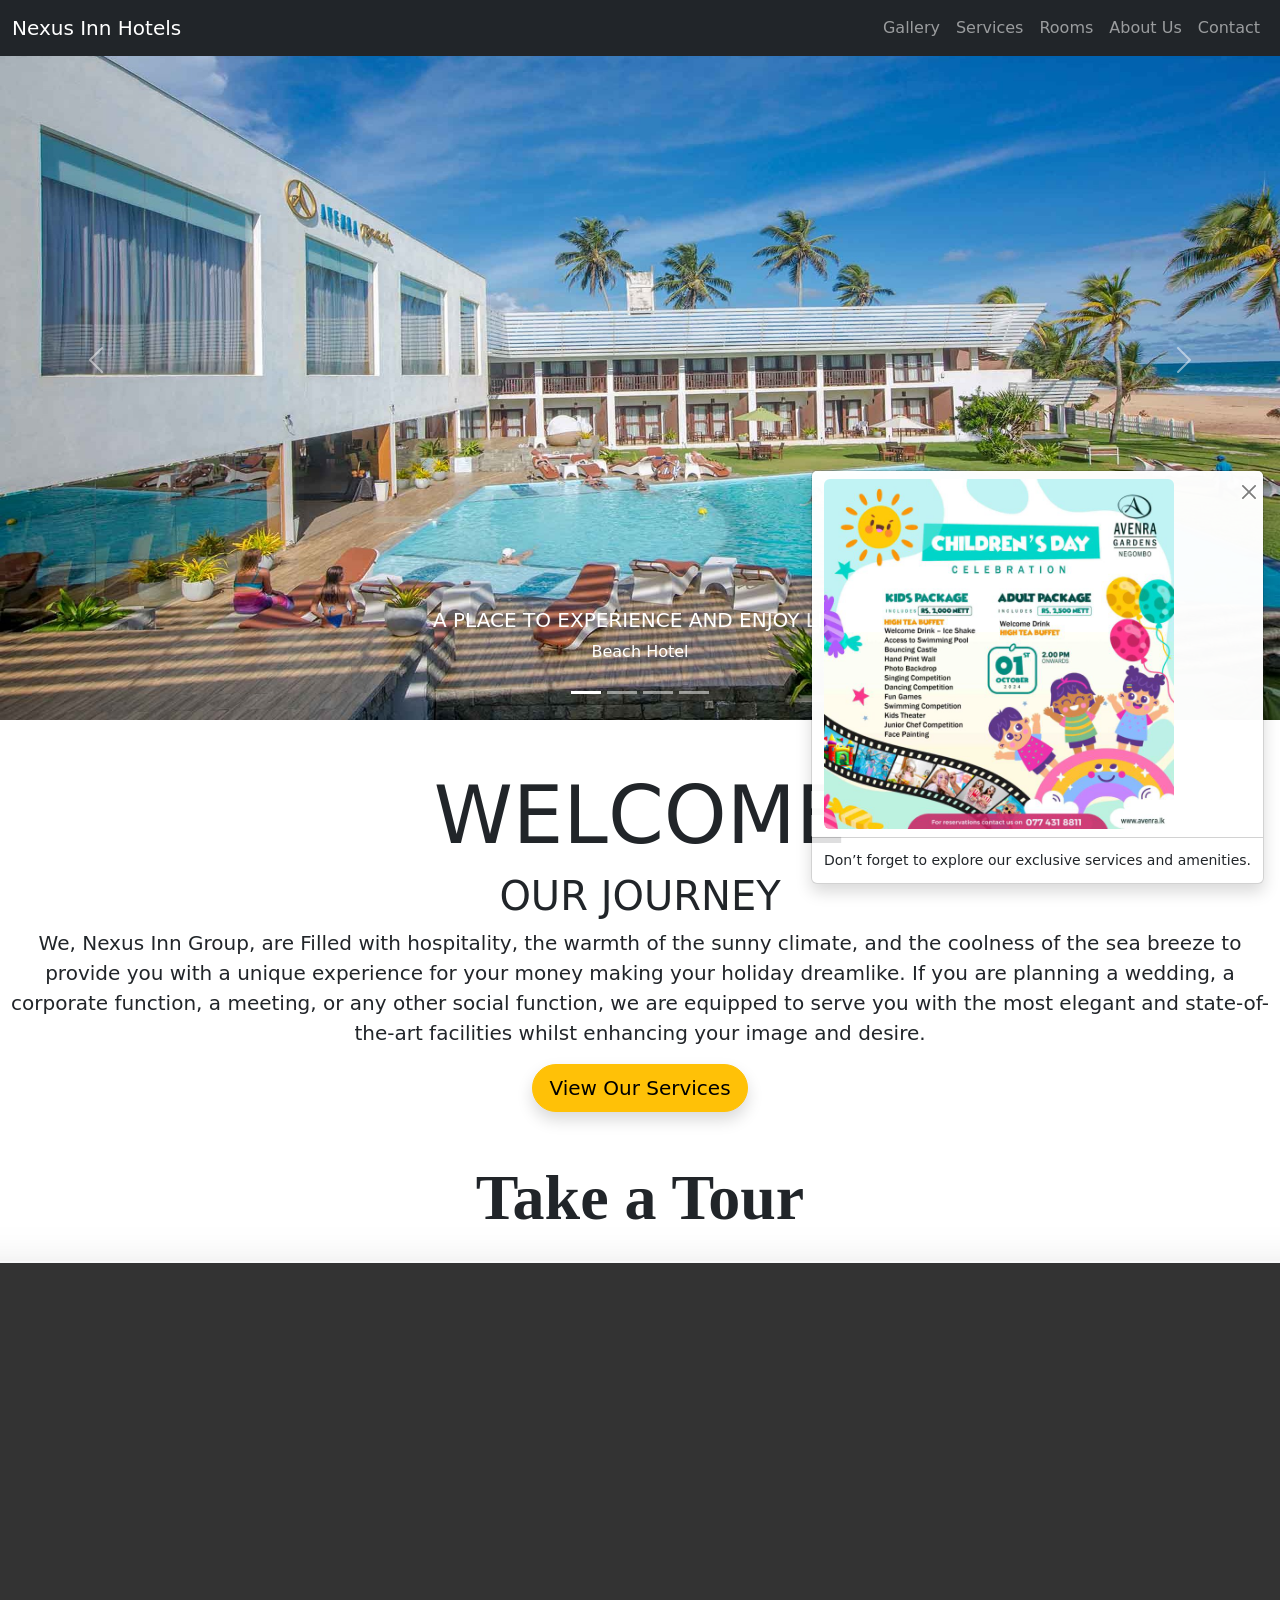
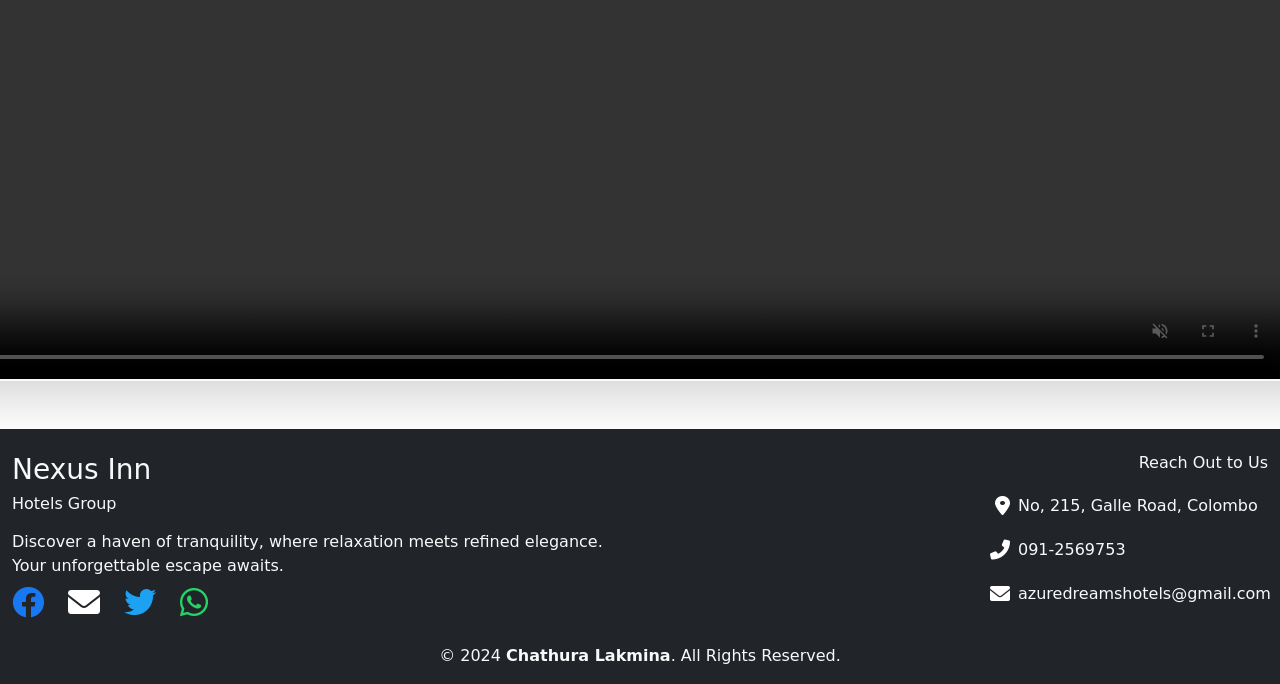
==== index.html @ 2eb1aee9 "first commit" ====
<!DOCTYPE html>
<html lang="en">
  <head>
    <meta charset="UTF-8" />
    <meta name="viewport" content="width=device-width, initial-scale=1.0" />
    <title>Nexus Inn Hotels</title>
    <link
      href="https://cdn.jsdelivr.net/npm/bootstrap@5.3.3/dist/css/bootstrap.min.css"
      rel="stylesheet"
      integrity="sha384-QWTKZyjpPEjISv5WaRU9OFeRpok6YctnYmDr5pNlyT2bRjXh0JMhjY6hW+ALEwIH"
      crossorigin="anonymous"
    />
    <link
      rel="stylesheet"
      href="https://cdnjs.cloudflare.com/ajax/libs/font-awesome/6.0.0-beta3/css/all.min.css"
    />
  </head>
  <body>
    <nav class="navbar navbar-expand-lg bg-dark navbar-dark fixed-top">
      <div class="container-fluid">
        <a class="navbar-brand" href="/index.html">Nexus Inn Hotels</a>
        <button
          class="navbar-toggler"
          type="button"
          data-bs-toggle="collapse"
          data-bs-target="#navbarNav"
          aria-controls="navbarNav"
          aria-expanded="false"
          aria-label="Toggle navigation"
        >
          <span class="navbar-toggler-icon"></span>
        </button>
        <div class="collapse navbar-collapse" id="navbarNav">
          <ul class="navbar-nav ms-auto">
            <li class="nav-item">
              <a class="nav-link" href="/pages/gallery.html">Gallery</a>
            </li>
            <li class="nav-item">
              <a class="nav-link" href="/pages/services.html">Services</a>
            </li>
            <li class="nav-item">
              <a class="nav-link" href="/pages/rooms.html">Rooms</a>
            </li>
            <li class="nav-item">
              <a class="nav-link" href="/pages/about.html">About Us</a>
            </li>
            <li class="nav-item">
              <a class="nav-link" href="/pages/contact.html">Contact</a>
            </li>
          </ul>
        </div>
      </div>
    </nav>

    <div
      id="carouselExampleCaptions"
      class="carousel slide"
      data-bs-ride="carousel"
    >
      <div class="carousel-indicators">
        <button
          type="button"
          data-bs-target="#carouselExampleCaptions"
          data-bs-slide-to="0"
          class="active"
          aria-current="true"
          aria-label="Slide 1"
        ></button>
        <button
          type="button"
          data-bs-target="#carouselExampleCaptions"
          data-bs-slide-to="1"
          aria-label="Slide 2"
        ></button>
        <button
          type="button"
          data-bs-target="#carouselExampleCaptions"
          data-bs-slide-to="2"
          aria-label="Slide 3"
        ></button>
        <button
          type="button"
          data-bs-target="#carouselExampleCaptions"
          data-bs-slide-to="3"
          aria-label="Slide 4"
        ></button>
      </div>
      <div class="carousel-inner">
        <div class="carousel-item active">
          <img
            src="/assets/images/0S3A2445 (1).jpg"
            class="d-block w-100"
            alt="First Slide"
          />
          <div class="carousel-caption d-none d-md-block">
            <h5>A PLACE TO EXPERIENCE AND ENJOY LIFE</h5>
            <p>Beach Hotel</p>
          </div>
        </div>

        <div class="carousel-item">
          <img
            src="/assets/images/Bayfonte-BG.jpg"
            class="d-block w-100"
            alt="Second Slide"
          />
          <div class="carousel-caption d-none d-md-block">
            <h5>A PLACE TO EXPERIENCE AND ENJOY LIFE</h5>
            <p>Fine Dine In</p>
          </div>
        </div>

        <div class="carousel-item">
          <img
            src="/assets/images/Still0317_00003.jpg"
            class="d-block w-100"
            alt="Third Slide"
          />
          <div class="carousel-caption d-none d-md-block">
            <h5>A PLACE TO EXPERIENCE AND ENJOY LIFE</h5>
            <p>Resort</p>
          </div>
        </div>

        <div class="carousel-item">
          <img
            src="/assets/images/26 (1).jpg"
            class="d-block w-100"
            alt="Fourth Slide"
          />
          <div class="carousel-caption d-none d-md-block">
            <h5>A PLACE TO EXPERIENCE AND ENJOY LIFE</h5>
            <p>City Hotel</p>
          </div>
        </div>
      </div>

      <button
        class="carousel-control-prev"
        type="button"
        data-bs-target="#carouselExampleCaptions"
        data-bs-slide="prev"
      >
        <span class="carousel-control-prev-icon" aria-hidden="true"></span>
        <span class="visually-hidden">Previous</span>
      </button>
      <button
        class="carousel-control-next"
        type="button"
        data-bs-target="#carouselExampleCaptions"
        data-bs-slide="next"
      >
        <span class="carousel-control-next-icon" aria-hidden="true"></span>
        <span class="visually-hidden">Next</span>
      </button>
    </div>

    <div class="text-center my-5">
      <h1 class="display-1">WELCOME</h1>
      <h2 class="display-6">OUR JOURNEY</h2>
      <p class="lead">
        We, Nexus Inn Group, are Filled with hospitality, the warmth of the
        sunny climate, and the coolness of the sea breeze to provide you with a
        unique experience for your money making your holiday dreamlike. If you
        are planning a wedding, a corporate function, a meeting, or any other
        social function, we are equipped to serve you with the most elegant and
        state-of-the-art facilities whilst enhancing your image and desire.
      </p>

      <a
        href="/pages/services.html"
        class="btn btn-primary btn-warning btn-lg rounded-pill shadow"
        >View Our Services</a
      >
    </div>

    <div class="text-center my-5">
      <h3
        class="mb-4 display-3 fw-bold text-dark"
        style="font-family: 'Times New Roman', Times, serif"
      >
        Take a Tour
      </h3>
      <div class="container d-flex justify-content-center align-items-center">
        <video
          src="/assets/videos/AQMFmand5FOsk7VQVe_gy1lzFnhdnaEyTq3wQMp5ZXTC78V75T8OeB-Ryuxoev4-Dr3tRREA1kB5PV9wyXalPo-o.mp4"
          style="height: 80vh"
          class="object-fit-cover video-fluid border border-2 border-light shadow-lg"
          autoplay
          muted
          controls
        ></video>
      </div>
    </div>

    <div class="toast-container position-fixed bottom-0 end-0 p-3">
      <div
        id="myToast"
        class="toast"
        role="alert"
        aria-live="assertive"
        aria-atomic="true"
        style="width: auto"
      >
        <div class="toast-header" style="position: relative">
          <img
            src="/assets/images/CHILDRENS-DAY-ART-3-768x768.jpg"
            class="rounded me-2"
            alt="childrens_day photo"
            style="width: 150x; height: 350px; object-fit: cover"
          />
          <button
            type="button"
            class="btn-close"
            data-bs-dismiss="toast"
            aria-label="Close"
            style="position: absolute; top: 10px; right: 10px"
          ></button>
        </div>
        <div class="toast-body">
          Don’t forget to explore our exclusive services and amenities.
        </div>
      </div>
    </div>

    <div class="container-fluid bg-dark text-light mt-5">
      <div class="row bottom-bar py-4">
        <div class="col-md-6 social text-start">
          <h3 class="mb-2">Nexus Inn</h3>
          <h6 class="dreams mb-3">Hotels Group</h6>
          <p class="mb-4">
            Discover a haven of tranquility, where relaxation meets refined
            elegance. Your unforgettable escape awaits.
          </p>
          <div class="d-flex gap-4 align-items-center">
            <i class="fa-brands fa-facebook fa-2xl" style="color: #1877f2"></i>
            <i class="fa-solid fa-envelope fa-2xl" style="color: #fff"></i>
            <i class="fa-brands fa-twitter fa-2xl" style="color: #1da1f2"></i>
            <i class="fa-brands fa-whatsapp fa-2xl" style="color: #25d366"></i>
          </div>
        </div>

        <div class="col-md-6 text-end">
          <h6 class="mb-4">Reach Out to Us</h6>

          <div class="d-flex align-items-center justify-content-end mb-4">
            <i
              class="fa-solid fa-map-marker-alt"
              style="color: #fff; font-size: 1.25rem"
            ></i>
            <h6 class="mb-0 ms-2 text-start" style="width: 250px">
              No, 215, Galle Road, Colombo
            </h6>
          </div>

          <div class="d-flex align-items-center justify-content-end mb-4">
            <i
              class="fa-solid fa-phone-alt"
              style="color: #fff; font-size: 1.25rem"
            ></i>
            <h6 class="mb-0 ms-2 text-start" style="width: 250px">
              091-2569753
            </h6>
          </div>

          <div class="d-flex align-items-center justify-content-end">
            <i
              class="fa-solid fa-envelope"
              style="color: #fff; font-size: 1.25rem"
            ></i>
            <h6 class="mb-0 ms-2 text-start" style="width: 250px">
              azuredreamshotels@gmail.com
            </h6>
          </div>
        </div>
      </div>
    </div>

    <div class="bg-dark text-light py-3">
      <p class="text-center mb-0">
        © 2024 <span class="fw-bold">Chathura Lakmina</span>. All Rights
        Reserved.
      </p>
    </div>

    <script
      src="https://cdn.jsdelivr.net/npm/bootstrap@5.3.3/dist/js/bootstrap.bundle.min.js"
      integrity="sha384-YvpcrYf0tY3lHB60NNkmXc5s9fDVZLESaAA55NDzOxhy9GkcIdslK1eN7N6jIeHz"
      crossorigin="anonymous"
    ></script>

    <script>
      window.onload = function () {
        var toastEl = document.getElementById("myToast");
        var toast = new bootstrap.Toast(toastEl);
        toast.show();
      };
    </script>
  </body>
</html>
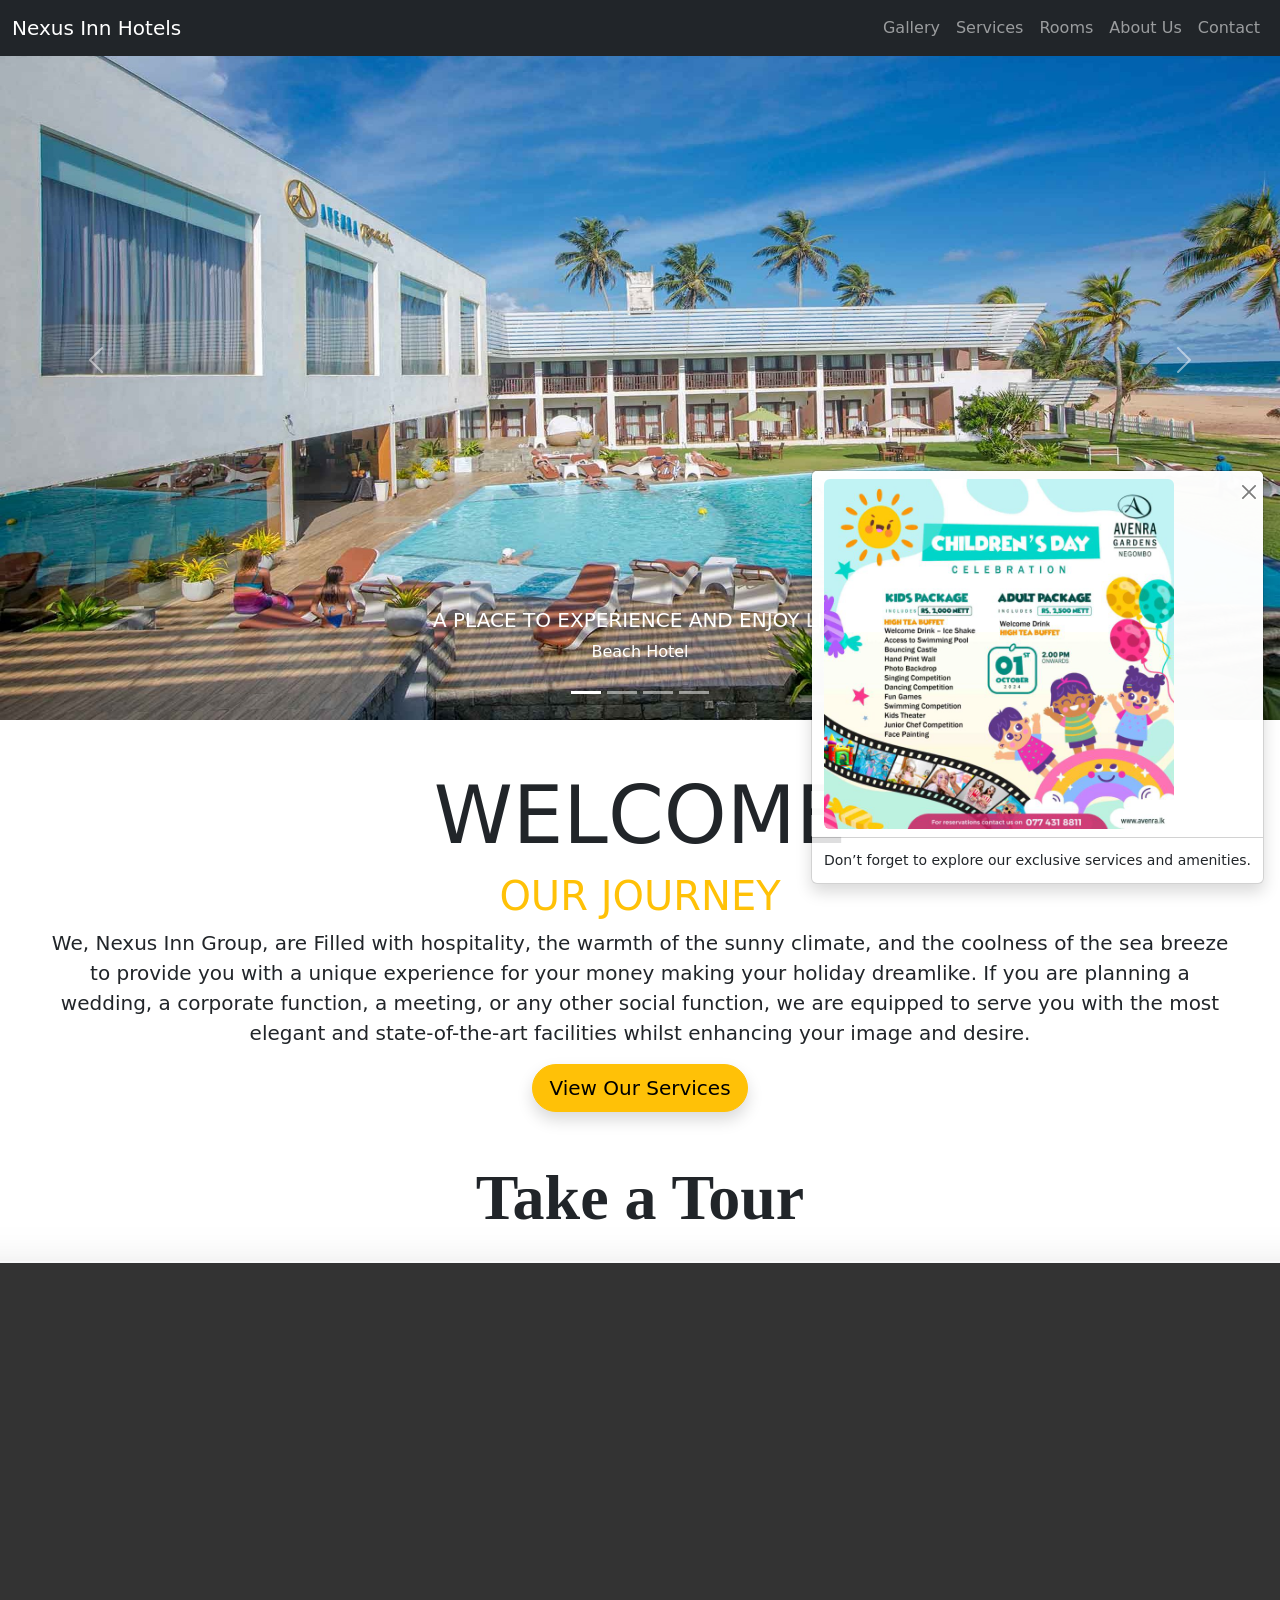
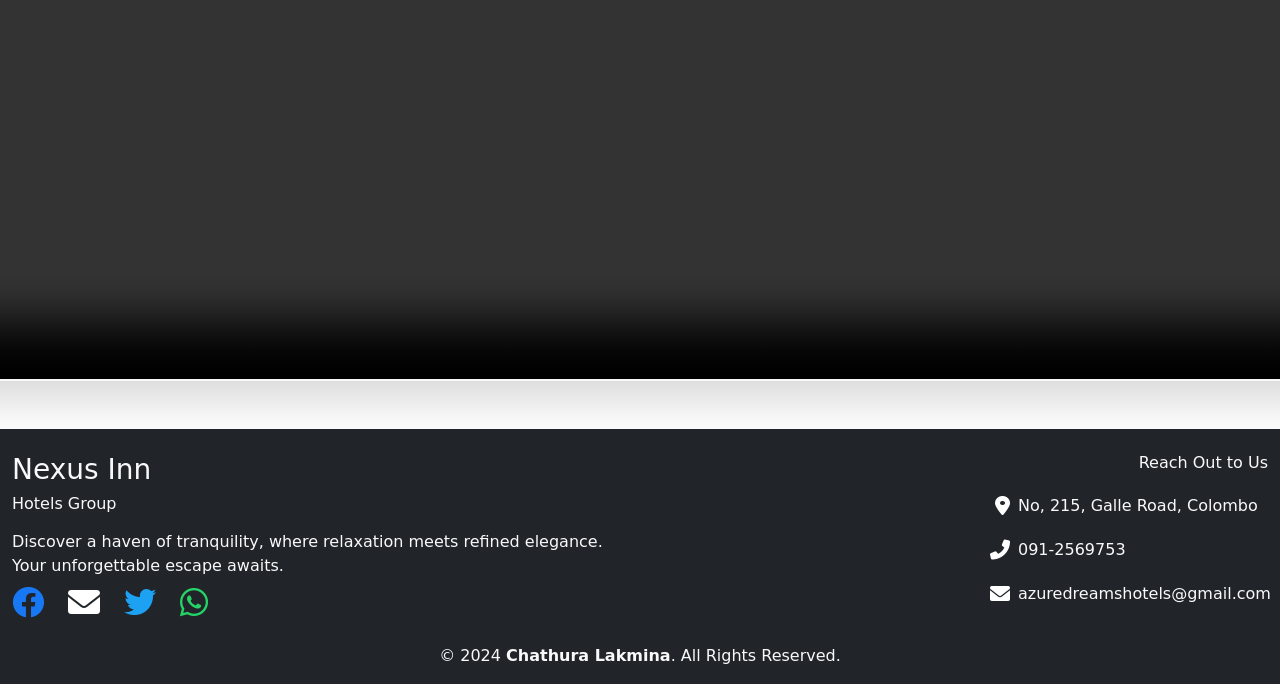
==== commit e06041a6: "contact page, about page done" ====
--- a/index.html
+++ b/index.html
@@ -18,7 +18,7 @@
   <body>
     <nav class="navbar navbar-expand-lg bg-dark navbar-dark fixed-top">
       <div class="container-fluid">
-        <a class="navbar-brand" href="/index.html">Nexus Inn Hotels</a>
+        <a class="navbar-brand" href="#">Nexus Inn Hotels</a>
         <button
           class="navbar-toggler"
           type="button"
@@ -157,8 +157,8 @@
 
     <div class="text-center my-5">
       <h1 class="display-1">WELCOME</h1>
-      <h2 class="display-6">OUR JOURNEY</h2>
-      <p class="lead">
+      <h2 class="display-6 text-warning">OUR JOURNEY</h2>
+      <p class="lead ms-5 me-5">
         We, Nexus Inn Group, are Filled with hospitality, the warmth of the
         sunny climate, and the coolness of the sea breeze to provide you with a
         unique experience for your money making your holiday dreamlike. If you
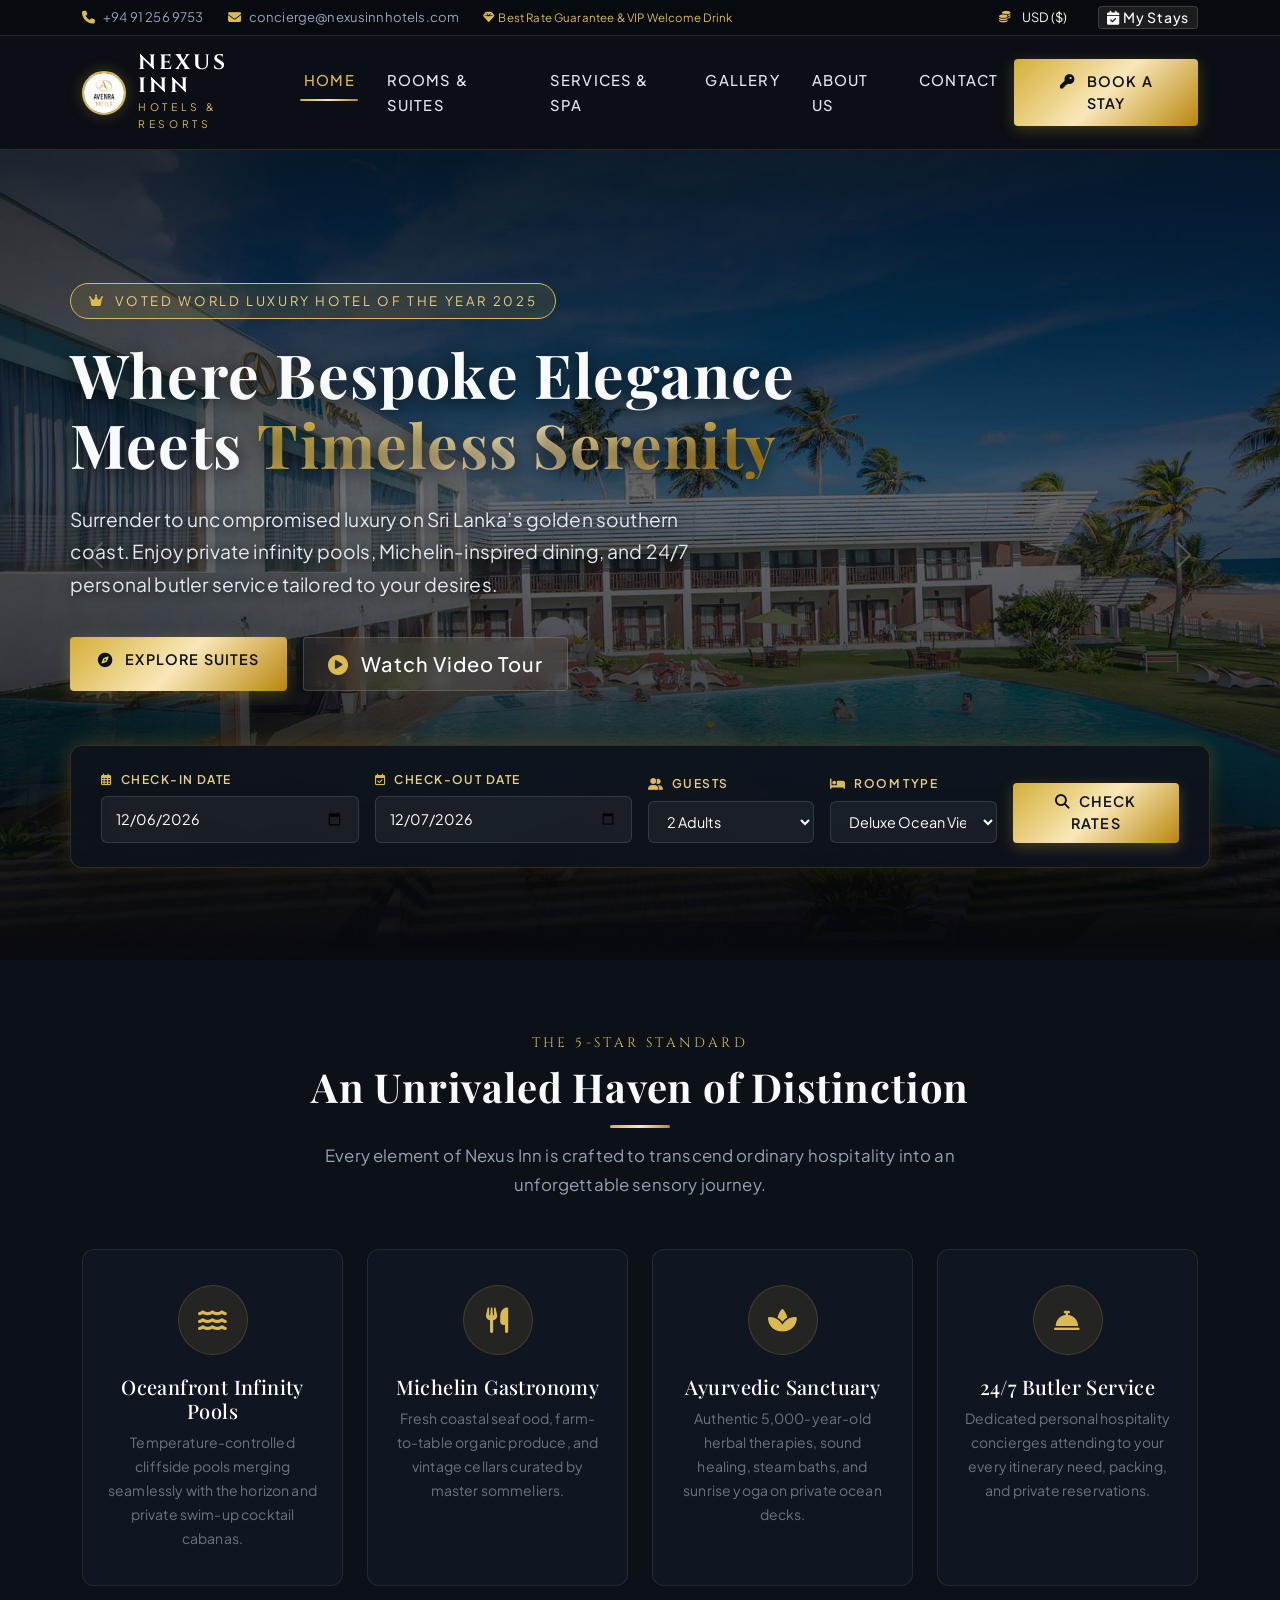
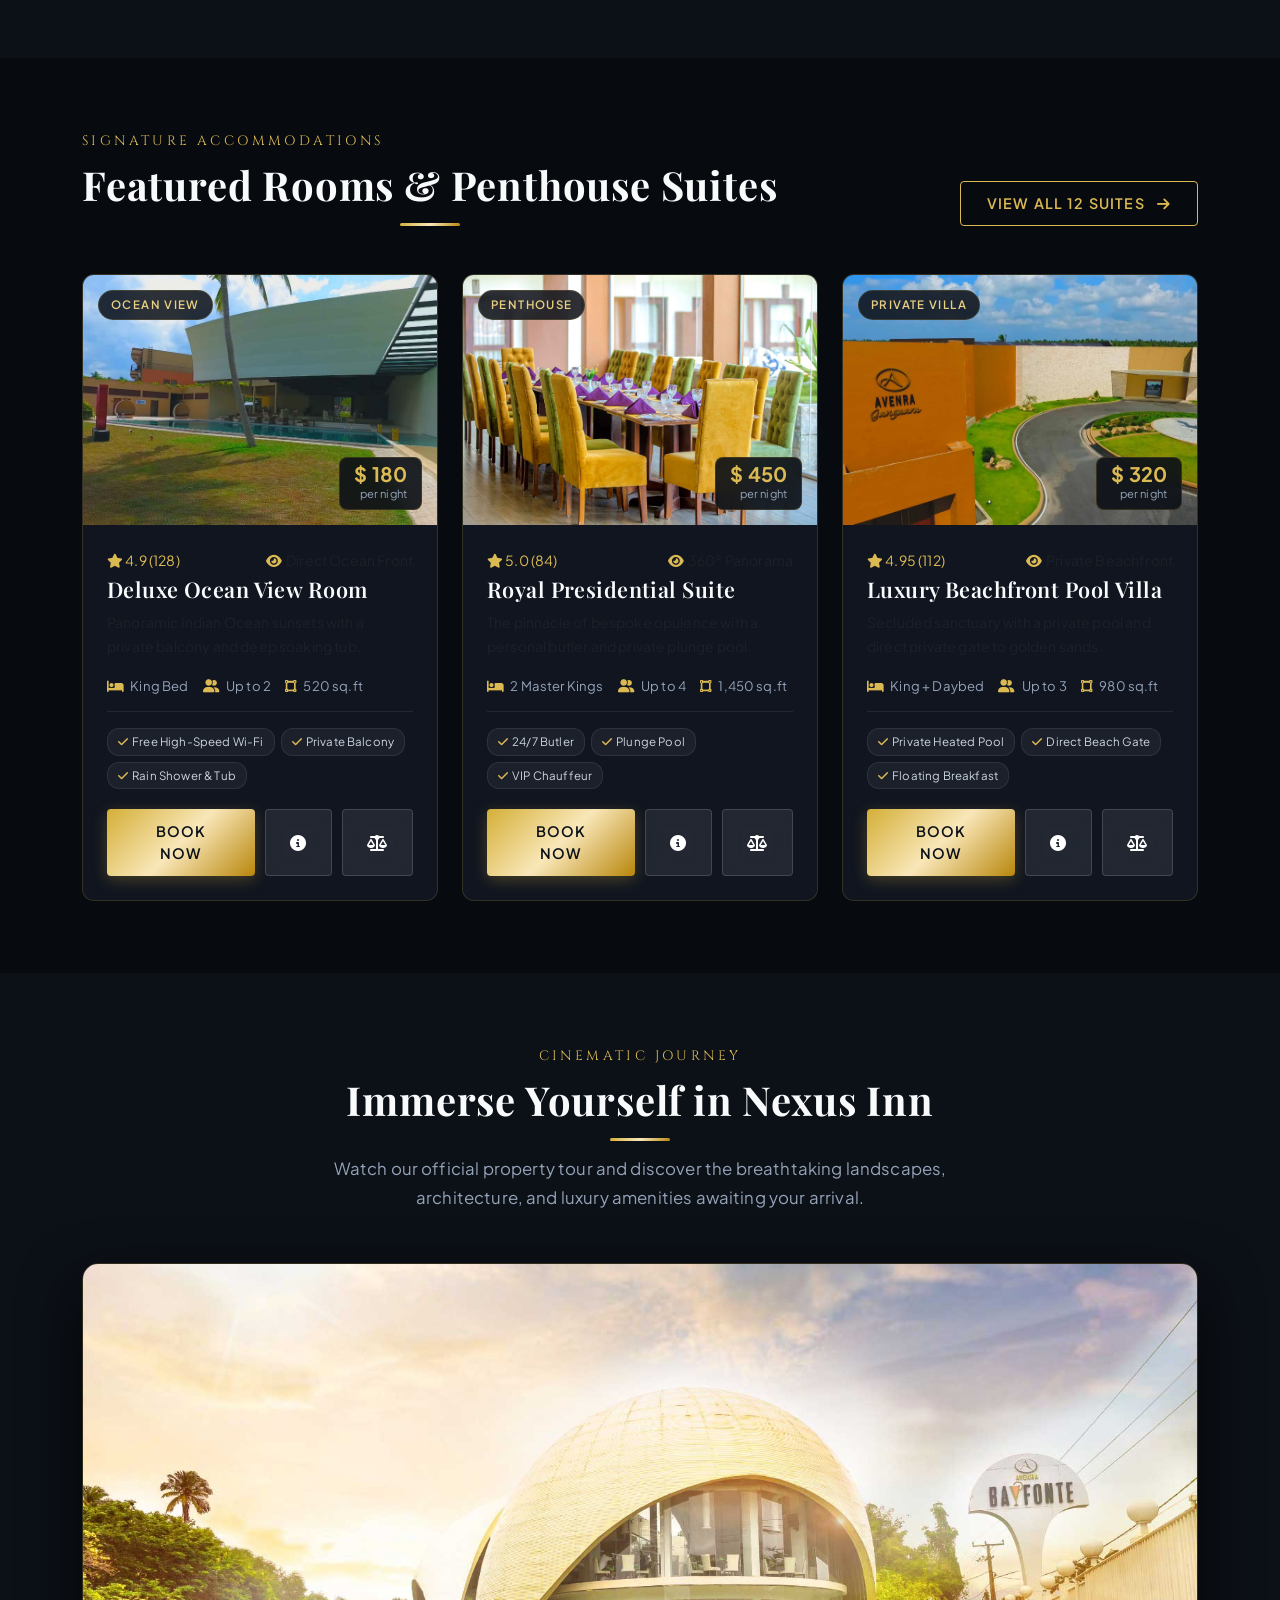
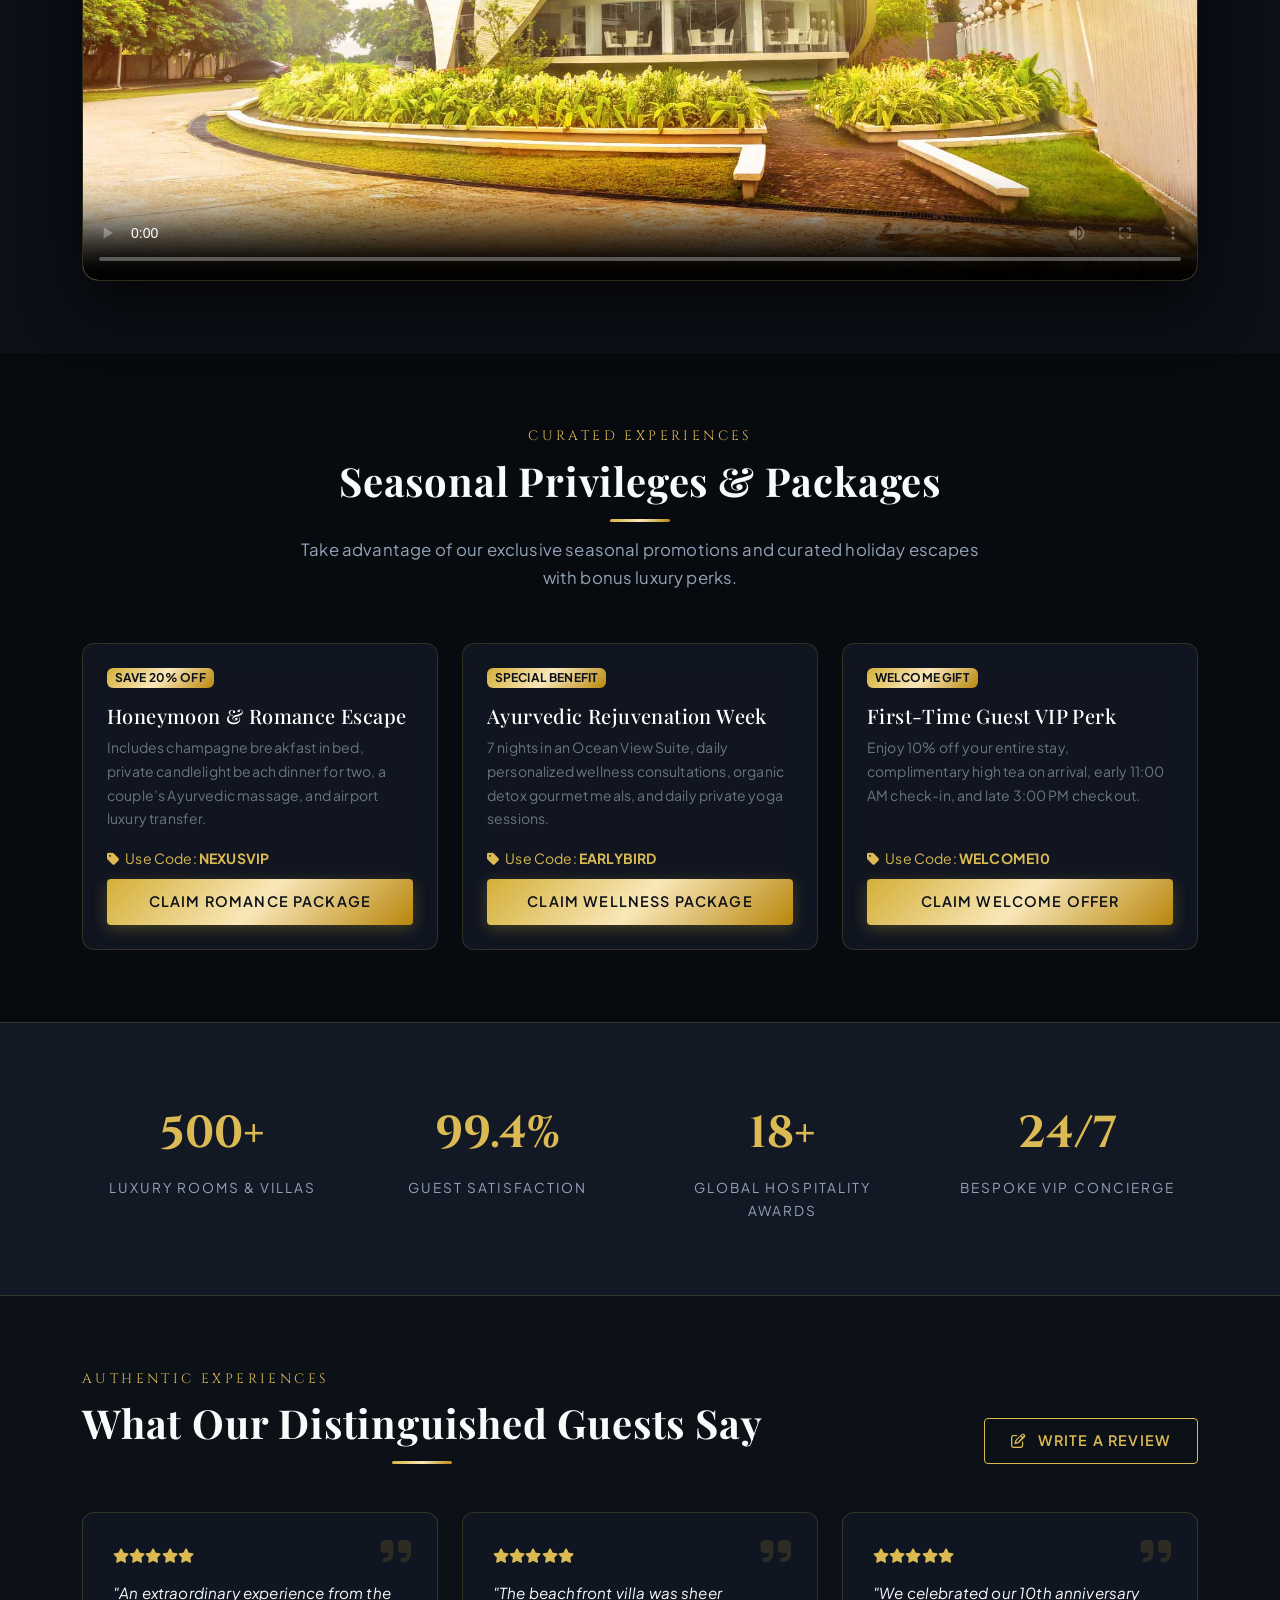
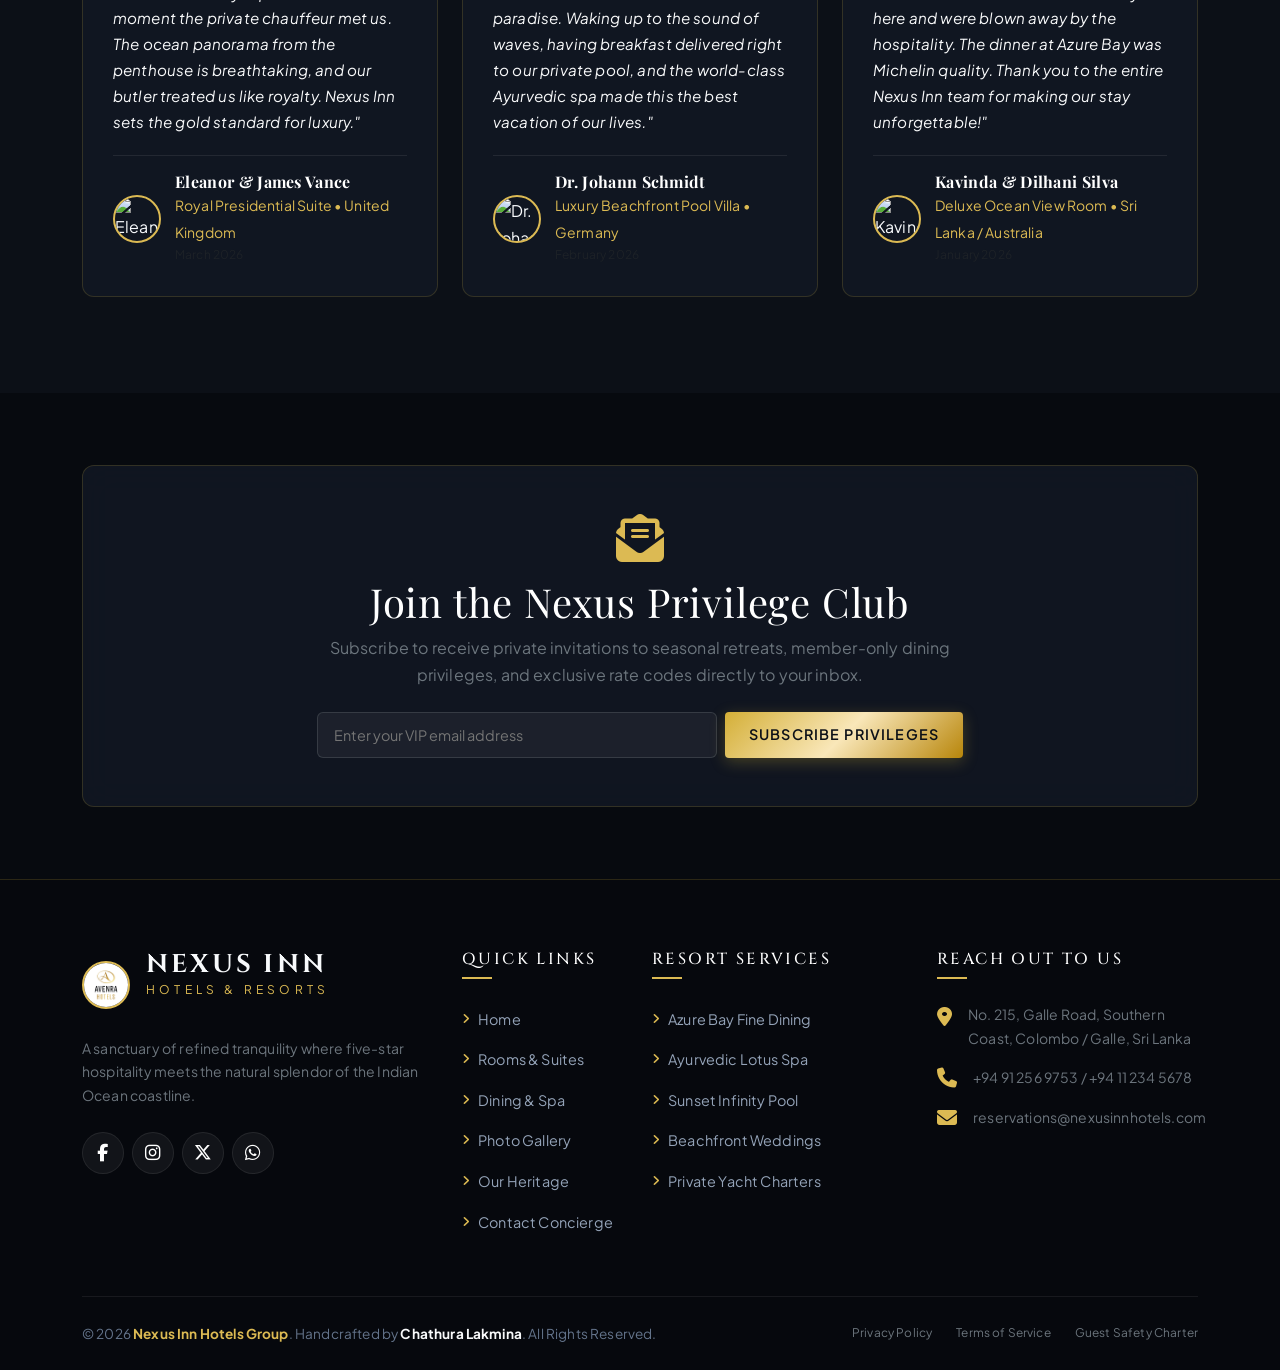
==== commit b0b0ac18: "Design luxury homepage with interactive booking bar, featured suites, video tour, and customer testi" ====
--- a/index.html
+++ b/index.html
@@ -3,43 +3,112 @@
   <head>
     <meta charset="UTF-8" />
     <meta name="viewport" content="width=device-width, initial-scale=1.0" />
-    <title>Nexus Inn Hotels</title>
+    <meta name="description" content="Nexus Inn Hotels & Resorts - Experience world-class 5-star luxury, oceanfront villas, Michelin-inspired dining, and holistic Ayurvedic wellness in Sri Lanka." />
+    <meta name="keywords" content="luxury hotel sri lanka, 5 star resort, beachfront villa, galle hotel, presidential suite, boutique luxury resort" />
+    <meta name="author" content="Nexus Inn Hotels" />
+    <title>Nexus Inn Hotels & Resorts | 5-Star Luxury Oceanfront Sanctuary</title>
+
+    <!-- Google Fonts -->
+    <link rel="preconnect" href="https://fonts.googleapis.com" />
+    <link rel="preconnect" href="https://fonts.gstatic.com" crossorigin />
+    <link href="https://fonts.googleapis.com/css2?family=Cinzel:wght@500;600;700;800&family=Playfair+Display:ital,wght@0,400;0,600;0,700;1,400;1,600&family=Plus+Jakarta+Sans:wght@300;400;500;600;700&display=swap" rel="stylesheet" />
+
+    <!-- Bootstrap 5 CSS -->
     <link
       href="https://cdn.jsdelivr.net/npm/bootstrap@5.3.3/dist/css/bootstrap.min.css"
       rel="stylesheet"
       integrity="sha384-QWTKZyjpPEjISv5WaRU9OFeRpok6YctnYmDr5pNlyT2bRjXh0JMhjY6hW+ALEwIH"
       crossorigin="anonymous"
     />
+
+    <!-- Font Awesome Icons -->
     <link
       rel="stylesheet"
-      href="https://cdnjs.cloudflare.com/ajax/libs/font-awesome/6.0.0-beta3/css/all.min.css"
+      href="https://cdnjs.cloudflare.com/ajax/libs/font-awesome/6.5.1/css/all.min.css"
     />
+
+    <!-- Custom Luxury Stylesheet -->
+    <link rel="stylesheet" href="assets/css/style.css" />
   </head>
   <body>
-    <nav class="navbar navbar-expand-lg bg-dark navbar-dark fixed-top">
-      <div class="container-fluid">
-        <a class="navbar-brand" href="#">Nexus Inn Hotels</a>
+    <!-- Top Announcement & Concierge Bar -->
+    <div class="top-bar">
+      <div class="container d-flex flex-wrap justify-content-between align-items-center">
+        <div class="d-flex align-items-center gap-4">
+          <a href="tel:+94912569753" class="d-none d-sm-inline-flex align-items-center gap-2">
+            <i class="fa-solid fa-phone text-gold"></i>
+            <span>+94 91 256 9753</span>
+          </a>
+          <a href="mailto:concierge@nexusinnhotels.com" class="d-none d-md-inline-flex align-items-center gap-2">
+            <i class="fa-solid fa-envelope text-gold"></i>
+            <span>concierge@nexusinnhotels.com</span>
+          </a>
+          <span class="text-gold small d-flex align-items-center gap-1">
+            <i class="fa-solid fa-gem"></i> Best Rate Guarantee & VIP Welcome Drink
+          </span>
+        </div>
+        <div class="d-flex align-items-center gap-3">
+          <!-- Currency Selector -->
+          <div class="d-flex align-items-center gap-1">
+            <i class="fa-solid fa-coins text-gold small"></i>
+            <select class="form-select form-select-sm currency-selector-select py-0 px-2 bg-transparent text-light border-0" style="font-size: 0.8rem; cursor: pointer;">
+              <option value="USD" class="bg-dark text-light">USD ($)</option>
+              <option value="LKR" class="bg-dark text-light">LKR (Rs.)</option>
+              <option value="EUR" class="bg-dark text-light">EUR (€)</option>
+              <option value="GBP" class="bg-dark text-light">GBP (£)</option>
+            </select>
+          </div>
+
+          <!-- My Bookings Trigger -->
+          <button class="btn btn-sm btn-glass py-0 px-2 text-warning d-flex align-items-center gap-1" onclick="window.openMyBookingsModal()">
+            <i class="fa-solid fa-calendar-check"></i>
+            <span>My Stays</span>
+            <span class="badge bg-gold text-dark my-bookings-count" style="display: none;">0</span>
+          </button>
+        </div>
+      </div>
+    </div>
+
+    <!-- Luxury Navbar -->
+    <nav class="navbar navbar-expand-lg navbar-luxury sticky-top">
+      <div class="container">
+        <a class="navbar-brand-wrapper" href="/index.html">
+          <img
+            src="/assets/images/Avenra-Hotels-Logo-768x768.jpg"
+            alt="Nexus Inn Luxury Emblem"
+            class="navbar-brand-logo"
+          />
+          <div class="navbar-brand-text">
+            <h1 class="brand-title">NEXUS INN</h1>
+            <span class="brand-subtitle">HOTELS & RESORTS</span>
+          </div>
+        </a>
+
         <button
-          class="navbar-toggler"
+          class="navbar-toggler border-gold"
           type="button"
           data-bs-toggle="collapse"
-          data-bs-target="#navbarNav"
-          aria-controls="navbarNav"
+          data-bs-target="#nexusNavbar"
+          aria-controls="nexusNavbar"
           aria-expanded="false"
           aria-label="Toggle navigation"
         >
-          <span class="navbar-toggler-icon"></span>
+          <i class="fa-solid fa-bars-staggered text-gold fs-4"></i>
         </button>
-        <div class="collapse navbar-collapse" id="navbarNav">
-          <ul class="navbar-nav ms-auto">
+
+        <div class="collapse navbar-collapse" id="nexusNavbar">
+          <ul class="navbar-nav mx-auto mb-2 mb-lg-0">
+            <li class="nav-item">
+              <a class="nav-link active" href="/index.html">Home</a>
+            </li>
+            <li class="nav-item">
+              <a class="nav-link" href="/pages/rooms.html">Rooms & Suites</a>
+            </li>
+            <li class="nav-item">
+              <a class="nav-link" href="/pages/services.html">Services & Spa</a>
+            </li>
             <li class="nav-item">
               <a class="nav-link" href="/pages/gallery.html">Gallery</a>
-            </li>
-            <li class="nav-item">
-              <a class="nav-link" href="/pages/services.html">Services</a>
-            </li>
-            <li class="nav-item">
-              <a class="nav-link" href="/pages/rooms.html">Rooms</a>
             </li>
             <li class="nav-item">
               <a class="nav-link" href="/pages/about.html">About Us</a>
@@ -48,253 +117,988 @@
               <a class="nav-link" href="/pages/contact.html">Contact</a>
             </li>
           </ul>
+
+          <div class="d-flex align-items-center gap-2 mt-3 mt-lg-0">
+            <button class="btn btn-gold w-100 w-lg-auto" onclick="window.openBookingModal('deluxe-ocean-view')">
+              <i class="fa-solid fa-key me-2"></i> Book A Stay
+            </button>
+          </div>
         </div>
       </div>
     </nav>
 
-    <div
-      id="carouselExampleCaptions"
-      class="carousel slide"
-      data-bs-ride="carousel"
-    >
-      <div class="carousel-indicators">
+    <!-- Hero Section with Cinematic Carousel & Interactive Booking Bar -->
+    <header class="hero-section">
+      <div
+        id="heroCarousel"
+        class="carousel slide carousel-fade hero-carousel"
+        data-bs-ride="carousel"
+        data-bs-interval="6000"
+      >
+        <div class="carousel-inner">
+          <div class="carousel-item active">
+            <img
+              src="/assets/images/0S3A2445 (1).jpg"
+              alt="Oceanfront Infinity Pool & Sunset"
+            />
+          </div>
+          <div class="carousel-item">
+            <img
+              src="/assets/images/Bayfonte-BG.jpg"
+              alt="Michelin Star Fine Dining Restaurant"
+            />
+          </div>
+          <div class="carousel-item">
+            <img
+              src="/assets/images/Still0317_00003.jpg"
+              alt="Luxury Tropical Villa Sanctuary"
+            />
+          </div>
+          <div class="carousel-item">
+            <img
+              src="/assets/images/26 (1).jpg"
+              alt="City Grand Palace & Suites"
+            />
+          </div>
+        </div>
+
         <button
+          class="carousel-control-prev"
           type="button"
-          data-bs-target="#carouselExampleCaptions"
-          data-bs-slide-to="0"
-          class="active"
-          aria-current="true"
-          aria-label="Slide 1"
-        ></button>
+          data-bs-target="#heroCarousel"
+          data-bs-slide="prev"
+        >
+          <span class="carousel-control-prev-icon" aria-hidden="true"></span>
+          <span class="visually-hidden">Previous</span>
+        </button>
         <button
+          class="carousel-control-next"
           type="button"
-          data-bs-target="#carouselExampleCaptions"
-          data-bs-slide-to="1"
-          aria-label="Slide 2"
-        ></button>
-        <button
-          type="button"
-          data-bs-target="#carouselExampleCaptions"
-          data-bs-slide-to="2"
-          aria-label="Slide 3"
-        ></button>
-        <button
-          type="button"
-          data-bs-target="#carouselExampleCaptions"
-          data-bs-slide-to="3"
-          aria-label="Slide 4"
-        ></button>
-      </div>
-      <div class="carousel-inner">
-        <div class="carousel-item active">
-          <img
-            src="/assets/images/0S3A2445 (1).jpg"
-            class="d-block w-100"
-            alt="First Slide"
-          />
-          <div class="carousel-caption d-none d-md-block">
-            <h5>A PLACE TO EXPERIENCE AND ENJOY LIFE</h5>
-            <p>Beach Hotel</p>
-          </div>
-        </div>
-
-        <div class="carousel-item">
-          <img
-            src="/assets/images/Bayfonte-BG.jpg"
-            class="d-block w-100"
-            alt="Second Slide"
-          />
-          <div class="carousel-caption d-none d-md-block">
-            <h5>A PLACE TO EXPERIENCE AND ENJOY LIFE</h5>
-            <p>Fine Dine In</p>
-          </div>
-        </div>
-
-        <div class="carousel-item">
-          <img
-            src="/assets/images/Still0317_00003.jpg"
-            class="d-block w-100"
-            alt="Third Slide"
-          />
-          <div class="carousel-caption d-none d-md-block">
-            <h5>A PLACE TO EXPERIENCE AND ENJOY LIFE</h5>
-            <p>Resort</p>
-          </div>
-        </div>
-
-        <div class="carousel-item">
-          <img
-            src="/assets/images/26 (1).jpg"
-            class="d-block w-100"
-            alt="Fourth Slide"
-          />
-          <div class="carousel-caption d-none d-md-block">
-            <h5>A PLACE TO EXPERIENCE AND ENJOY LIFE</h5>
-            <p>City Hotel</p>
-          </div>
-        </div>
-      </div>
-
-      <button
-        class="carousel-control-prev"
-        type="button"
-        data-bs-target="#carouselExampleCaptions"
-        data-bs-slide="prev"
-      >
-        <span class="carousel-control-prev-icon" aria-hidden="true"></span>
-        <span class="visually-hidden">Previous</span>
-      </button>
-      <button
-        class="carousel-control-next"
-        type="button"
-        data-bs-target="#carouselExampleCaptions"
-        data-bs-slide="next"
-      >
-        <span class="carousel-control-next-icon" aria-hidden="true"></span>
-        <span class="visually-hidden">Next</span>
-      </button>
+          data-bs-target="#heroCarousel"
+          data-bs-slide="next"
+        >
+          <span class="carousel-control-next-icon" aria-hidden="true"></span>
+          <span class="visually-hidden">Next</span>
+        </button>
+      </div>
+
+      <div class="hero-overlay"></div>
+
+      <div class="container hero-content">
+        <div class="row align-items-center">
+          <div class="col-lg-10 col-xl-9">
+            <div class="hero-badge">
+              <i class="fa-solid fa-crown text-gold"></i>
+              <span>Voted World Luxury Hotel of the Year 2025</span>
+            </div>
+            <h1 class="hero-title">
+              Where Bespoke Elegance Meets <span class="text-gold-gradient">Timeless Serenity</span>
+            </h1>
+            <p class="hero-lead">
+              Surrender to uncompromised luxury on Sri Lanka’s golden southern coast. Enjoy private infinity pools, Michelin-inspired dining, and 24/7 personal butler service tailored to your desires.
+            </p>
+            <div class="d-flex flex-wrap gap-3 mb-4">
+              <a href="/pages/rooms.html" class="btn btn-gold btn-lg">
+                <i class="fa-solid fa-compass me-2"></i> Explore Suites
+              </a>
+              <button class="btn btn-glass btn-lg" data-bs-toggle="modal" data-bs-target="#videoTourModal">
+                <i class="fa-solid fa-circle-play me-2 text-gold"></i> Watch Video Tour
+              </button>
+            </div>
+          </div>
+        </div>
+
+        <!-- Floating Interactive Live Booking Bar -->
+        <div class="booking-engine-bar">
+          <form id="heroBookingQuickForm" onsubmit="event.preventDefault(); window.openBookingModal(document.getElementById('heroRoomType').value);">
+            <div class="row g-3 align-items-end">
+              <div class="col-lg-3 col-md-6">
+                <div class="booking-field-group">
+                  <label><i class="fa-regular fa-calendar-days me-1 text-gold"></i> Check-in Date</label>
+                  <input type="date" id="heroCheckin" class="form-control-luxury checkin-date-input" required />
+                </div>
+              </div>
+              <div class="col-lg-3 col-md-6">
+                <div class="booking-field-group">
+                  <label><i class="fa-regular fa-calendar-check me-1 text-gold"></i> Check-out Date</label>
+                  <input type="date" id="heroCheckout" class="form-control-luxury checkout-date-input" required />
+                </div>
+              </div>
+              <div class="col-lg-2 col-md-6">
+                <div class="booking-field-group">
+                  <label><i class="fa-solid fa-user-group me-1 text-gold"></i> Guests</label>
+                  <select id="heroGuests" class="form-select-luxury">
+                    <option value="1">1 Adult</option>
+                    <option value="2" selected>2 Adults</option>
+                    <option value="3">3 Guests (Family)</option>
+                    <option value="4">4+ VIP Suite</option>
+                  </select>
+                </div>
+              </div>
+              <div class="col-lg-2 col-md-6">
+                <div class="booking-field-group">
+                  <label><i class="fa-solid fa-bed me-1 text-gold"></i> Room Type</label>
+                  <select id="heroRoomType" class="form-select-luxury">
+                    <option value="deluxe-ocean-view">Deluxe Ocean View</option>
+                    <option value="presidential-suite">Presidential Penthouse</option>
+                    <option value="luxury-beachfront-villa">Beachfront Pool Villa</option>
+                    <option value="executive-suite">Executive Grand Suite</option>
+                  </select>
+                </div>
+              </div>
+              <div class="col-lg-2 col-md-12">
+                <button type="submit" class="btn btn-gold w-100 py-2">
+                  <i class="fa-solid fa-magnifying-glass me-1"></i> Check Rates
+                </button>
+              </div>
+            </div>
+          </form>
+        </div>
+      </div>
+    </header>
+
+    <!-- Why Choose Nexus Inn Section -->
+    <section class="py-5 bg-dark-900">
+      <div class="container py-4">
+        <div class="section-header">
+          <span class="section-subtitle">THE 5-STAR STANDARD</span>
+          <h2 class="section-title">An Unrivaled Haven of Distinction</h2>
+          <p class="section-description">
+            Every element of Nexus Inn is crafted to transcend ordinary hospitality into an unforgettable sensory journey.
+          </p>
+        </div>
+
+        <div class="row g-4">
+          <div class="col-lg-3 col-md-6">
+            <div class="feature-box">
+              <div class="feature-icon-wrapper">
+                <i class="fa-solid fa-water"></i>
+              </div>
+              <h4 class="h5 text-white mb-2">Oceanfront Infinity Pools</h4>
+              <p class="text-secondary small mb-0">
+                Temperature-controlled cliffside pools merging seamlessly with the horizon and private swim-up cocktail cabanas.
+              </p>
+            </div>
+          </div>
+
+          <div class="col-lg-3 col-md-6">
+            <div class="feature-box">
+              <div class="feature-icon-wrapper">
+                <i class="fa-solid fa-utensils"></i>
+              </div>
+              <h4 class="h5 text-white mb-2">Michelin Gastronomy</h4>
+              <p class="text-secondary small mb-0">
+                Fresh coastal seafood, farm-to-table organic produce, and vintage cellars curated by master sommeliers.
+              </p>
+            </div>
+          </div>
+
+          <div class="col-lg-3 col-md-6">
+            <div class="feature-box">
+              <div class="feature-icon-wrapper">
+                <i class="fa-solid fa-spa"></i>
+              </div>
+              <h4 class="h5 text-white mb-2">Ayurvedic Sanctuary</h4>
+              <p class="text-secondary small mb-0">
+                Authentic 5,000-year-old herbal therapies, sound healing, steam baths, and sunrise yoga on private ocean decks.
+              </p>
+            </div>
+          </div>
+
+          <div class="col-lg-3 col-md-6">
+            <div class="feature-box">
+              <div class="feature-icon-wrapper">
+                <i class="fa-solid fa-bell-concierge"></i>
+              </div>
+              <h4 class="h5 text-white mb-2">24/7 Butler Service</h4>
+              <p class="text-secondary small mb-0">
+                Dedicated personal hospitality concierges attending to your every itinerary need, packing, and private reservations.
+              </p>
+            </div>
+          </div>
+        </div>
+      </div>
+    </section>
+
+    <!-- Featured Suites & Rooms Showcase -->
+    <section class="py-5 bg-dark-950">
+      <div class="container py-4">
+        <div class="d-flex flex-column flex-md-row justify-content-between align-items-md-end mb-5">
+          <div>
+            <span class="section-subtitle">SIGNATURE ACCOMMODATIONS</span>
+            <h2 class="section-title mb-0">Featured Rooms & Penthouse Suites</h2>
+          </div>
+          <a href="/pages/rooms.html" class="btn btn-gold-outline mt-3 mt-md-0">
+            View All 12 Suites <i class="fa-solid fa-arrow-right ms-2"></i>
+          </a>
+        </div>
+
+        <div class="row g-4">
+          <!-- Deluxe Ocean View Card -->
+          <div class="col-lg-4 col-md-6">
+            <div class="room-card">
+              <div class="room-img-wrapper">
+                <img src="/assets/images/G1.jpg" alt="Deluxe Ocean View Room" />
+                <span class="room-badge-category">Ocean View</span>
+                <div class="room-price-tag">
+                  <div class="room-price-val currency-display-value" data-usd="180">$ 180</div>
+                  <div class="room-price-period">per night</div>
+                </div>
+              </div>
+              <div class="room-body">
+                <div class="d-flex justify-content-between align-items-center mb-1">
+                  <span class="text-gold small"><i class="fa-solid fa-star"></i> 4.9 (128)</span>
+                  <span class="text-muted small"><i class="fa-solid fa-eye me-1 text-gold"></i>Direct Ocean Front</span>
+                </div>
+                <h4 class="room-title">Deluxe Ocean View Room</h4>
+                <p class="text-muted small mb-3">Panoramic Indian Ocean sunsets with a private balcony and deep soaking tub.</p>
+                <div class="room-specs">
+                  <span><i class="fa-solid fa-bed"></i> King Bed</span>
+                  <span><i class="fa-solid fa-user-group"></i> Up to 2</span>
+                  <span><i class="fa-solid fa-vector-square"></i> 520 sq.ft</span>
+                </div>
+                <div class="room-amenities-pills">
+                  <span class="amenity-pill"><i class="fa-solid fa-check text-gold me-1"></i>Free High-Speed Wi-Fi</span>
+                  <span class="amenity-pill"><i class="fa-solid fa-check text-gold me-1"></i>Private Balcony</span>
+                  <span class="amenity-pill"><i class="fa-solid fa-check text-gold me-1"></i>Rain Shower & Tub</span>
+                </div>
+                <div class="room-footer">
+                  <button class="btn btn-gold flex-grow-1" onclick="window.openBookingModal('deluxe-ocean-view')">
+                    Book Now
+                  </button>
+                  <button class="btn btn-glass" title="View Details" onclick="window.openRoomDetailsModal('deluxe-ocean-view')">
+                    <i class="fa-solid fa-circle-info"></i>
+                  </button>
+                  <button class="btn btn-glass btn-compare" data-compare-id="deluxe-ocean-view" title="Add to Compare" onclick="window.toggleCompareRoom('deluxe-ocean-view')">
+                    <i class="fa-solid fa-scale-balanced"></i>
+                  </button>
+                </div>
+              </div>
+            </div>
+          </div>
+
+          <!-- Presidential Suite Card -->
+          <div class="col-lg-4 col-md-6">
+            <div class="room-card">
+              <div class="room-img-wrapper">
+                <img src="/assets/images/G6.jpg" alt="Royal Presidential Suite" />
+                <span class="room-badge-category">Penthouse</span>
+                <div class="room-price-tag">
+                  <div class="room-price-val currency-display-value" data-usd="450">$ 450</div>
+                  <div class="room-price-period">per night</div>
+                </div>
+              </div>
+              <div class="room-body">
+                <div class="d-flex justify-content-between align-items-center mb-1">
+                  <span class="text-gold small"><i class="fa-solid fa-star"></i> 5.0 (84)</span>
+                  <span class="text-muted small"><i class="fa-solid fa-eye me-1 text-gold"></i>360° Panorama</span>
+                </div>
+                <h4 class="room-title">Royal Presidential Suite</h4>
+                <p class="text-muted small mb-3">The pinnacle of bespoke opulence with a personal butler and private plunge pool.</p>
+                <div class="room-specs">
+                  <span><i class="fa-solid fa-bed"></i> 2 Master Kings</span>
+                  <span><i class="fa-solid fa-user-group"></i> Up to 4</span>
+                  <span><i class="fa-solid fa-vector-square"></i> 1,450 sq.ft</span>
+                </div>
+                <div class="room-amenities-pills">
+                  <span class="amenity-pill"><i class="fa-solid fa-check text-gold me-1"></i>24/7 Butler</span>
+                  <span class="amenity-pill"><i class="fa-solid fa-check text-gold me-1"></i>Plunge Pool</span>
+                  <span class="amenity-pill"><i class="fa-solid fa-check text-gold me-1"></i>VIP Chauffeur</span>
+                </div>
+                <div class="room-footer">
+                  <button class="btn btn-gold flex-grow-1" onclick="window.openBookingModal('presidential-suite')">
+                    Book Now
+                  </button>
+                  <button class="btn btn-glass" title="View Details" onclick="window.openRoomDetailsModal('presidential-suite')">
+                    <i class="fa-solid fa-circle-info"></i>
+                  </button>
+                  <button class="btn btn-glass btn-compare" data-compare-id="presidential-suite" title="Add to Compare" onclick="window.toggleCompareRoom('presidential-suite')">
+                    <i class="fa-solid fa-scale-balanced"></i>
+                  </button>
+                </div>
+              </div>
+            </div>
+          </div>
+
+          <!-- Beachfront Villa Card -->
+          <div class="col-lg-4 col-md-6">
+            <div class="room-card">
+              <div class="room-img-wrapper">
+                <img src="/assets/images/Still0317_00003.jpg" alt="Luxury Beachfront Pool Villa" />
+                <span class="room-badge-category">Private Villa</span>
+                <div class="room-price-tag">
+                  <div class="room-price-val currency-display-value" data-usd="320">$ 320</div>
+                  <div class="room-price-period">per night</div>
+                </div>
+              </div>
+              <div class="room-body">
+                <div class="d-flex justify-content-between align-items-center mb-1">
+                  <span class="text-gold small"><i class="fa-solid fa-star"></i> 4.95 (112)</span>
+                  <span class="text-muted small"><i class="fa-solid fa-eye me-1 text-gold"></i>Private Beachfront</span>
+                </div>
+                <h4 class="room-title">Luxury Beachfront Pool Villa</h4>
+                <p class="text-muted small mb-3">Secluded sanctuary with a private pool and direct private gate to golden sands.</p>
+                <div class="room-specs">
+                  <span><i class="fa-solid fa-bed"></i> King + Daybed</span>
+                  <span><i class="fa-solid fa-user-group"></i> Up to 3</span>
+                  <span><i class="fa-solid fa-vector-square"></i> 980 sq.ft</span>
+                </div>
+                <div class="room-amenities-pills">
+                  <span class="amenity-pill"><i class="fa-solid fa-check text-gold me-1"></i>Private Heated Pool</span>
+                  <span class="amenity-pill"><i class="fa-solid fa-check text-gold me-1"></i>Direct Beach Gate</span>
+                  <span class="amenity-pill"><i class="fa-solid fa-check text-gold me-1"></i>Floating Breakfast</span>
+                </div>
+                <div class="room-footer">
+                  <button class="btn btn-gold flex-grow-1" onclick="window.openBookingModal('luxury-beachfront-villa')">
+                    Book Now
+                  </button>
+                  <button class="btn btn-glass" title="View Details" onclick="window.openRoomDetailsModal('luxury-beachfront-villa')">
+                    <i class="fa-solid fa-circle-info"></i>
+                  </button>
+                  <button class="btn btn-glass btn-compare" data-compare-id="luxury-beachfront-villa" title="Add to Compare" onclick="window.toggleCompareRoom('luxury-beachfront-villa')">
+                    <i class="fa-solid fa-scale-balanced"></i>
+                  </button>
+                </div>
+              </div>
+            </div>
+          </div>
+        </div>
+      </div>
+    </section>
+
+    <!-- Video Tour Experience Section -->
+    <section class="py-5 bg-dark-900 position-relative">
+      <div class="container py-4">
+        <div class="section-header">
+          <span class="section-subtitle">CINEMATIC JOURNEY</span>
+          <h2 class="section-title">Immerse Yourself in Nexus Inn</h2>
+          <p class="section-description">
+            Watch our official property tour and discover the breathtaking landscapes, architecture, and luxury amenities awaiting your arrival.
+          </p>
+        </div>
+
+        <div class="video-tour-container position-relative">
+          <video
+            id="mainTourVideo"
+            src="/assets/videos/AQMFmand5FOsk7VQVe_gy1lzFnhdnaEyTq3wQMp5ZXTC78V75T8OeB-Ryuxoev4-Dr3tRREA1kB5PV9wyXalPo-o.mp4"
+            poster="/assets/images/Bayfonte-BG.jpg"
+            controls
+            playsinline
+          ></video>
+        </div>
+      </div>
+    </section>
+
+    <!-- Special Offers & Exclusive Packages -->
+    <section class="py-5 bg-dark-950">
+      <div class="container py-4">
+        <div class="section-header">
+          <span class="section-subtitle">CURATED EXPERIENCES</span>
+          <h2 class="section-title">Seasonal Privileges & Packages</h2>
+          <p class="section-description">
+            Take advantage of our exclusive seasonal promotions and curated holiday escapes with bonus luxury perks.
+          </p>
+        </div>
+
+        <div class="row g-4">
+          <div class="col-lg-4">
+            <div class="glass-card p-4 h-100 d-flex flex-column">
+              <span class="badge bg-gold align-self-start mb-3">SAVE 20% OFF</span>
+              <h4 class="h5 text-white mb-2">Honeymoon & Romance Escape</h4>
+              <p class="text-secondary small mb-3">
+                Includes champagne breakfast in bed, private candlelight beach dinner for two, a couple’s Ayurvedic massage, and airport luxury transfer.
+              </p>
+              <div class="mt-auto">
+                <div class="small text-gold mb-2"><i class="fa-solid fa-tag me-1"></i> Use Code: <strong>NEXUSVIP</strong></div>
+                <button class="btn btn-gold w-100 btn-sm" onclick="window.openBookingModal('luxury-beachfront-villa')">
+                  Claim Romance Package
+                </button>
+              </div>
+            </div>
+          </div>
+
+          <div class="col-lg-4">
+            <div class="glass-card p-4 h-100 d-flex flex-column">
+              <span class="badge bg-gold align-self-start mb-3">SPECIAL BENEFIT</span>
+              <h4 class="h5 text-white mb-2">Ayurvedic Rejuvenation Week</h4>
+              <p class="text-secondary small mb-3">
+                7 nights in an Ocean View Suite, daily personalized wellness consultations, organic detox gourmet meals, and daily private yoga sessions.
+              </p>
+              <div class="mt-auto">
+                <div class="small text-gold mb-2"><i class="fa-solid fa-tag me-1"></i> Use Code: <strong>EARLYBIRD</strong></div>
+                <button class="btn btn-gold w-100 btn-sm" onclick="window.openBookingModal('deluxe-ocean-view')">
+                  Claim Wellness Package
+                </button>
+              </div>
+            </div>
+          </div>
+
+          <div class="col-lg-4">
+            <div class="glass-card p-4 h-100 d-flex flex-column">
+              <span class="badge bg-gold align-self-start mb-3">WELCOME GIFT</span>
+              <h4 class="h5 text-white mb-2">First-Time Guest VIP Perk</h4>
+              <p class="text-secondary small mb-3">
+                Enjoy 10% off your entire stay, complimentary high tea on arrival, early 11:00 AM check-in, and late 3:00 PM checkout.
+              </p>
+              <div class="mt-auto">
+                <div class="small text-gold mb-2"><i class="fa-solid fa-tag me-1"></i> Use Code: <strong>WELCOME10</strong></div>
+                <button class="btn btn-gold w-100 btn-sm" onclick="window.openBookingModal('executive-suite')">
+                  Claim Welcome Offer
+                </button>
+              </div>
+            </div>
+          </div>
+        </div>
+      </div>
+    </section>
+
+    <!-- Statistics Counter Banner -->
+    <section class="py-5 bg-dark-850 border-top border-bottom border-gold">
+      <div class="container">
+        <div class="row g-4 text-center">
+          <div class="col-6 col-md-3">
+            <div class="stat-counter-box">
+              <div class="stat-counter-number">500+</div>
+              <div class="stat-counter-label">Luxury Rooms & Villas</div>
+            </div>
+          </div>
+          <div class="col-6 col-md-3">
+            <div class="stat-counter-box">
+              <div class="stat-counter-number">99.4%</div>
+              <div class="stat-counter-label">Guest Satisfaction</div>
+            </div>
+          </div>
+          <div class="col-6 col-md-3">
+            <div class="stat-counter-box">
+              <div class="stat-counter-number">18+</div>
+              <div class="stat-counter-label">Global Hospitality Awards</div>
+            </div>
+          </div>
+          <div class="col-6 col-md-3">
+            <div class="stat-counter-box">
+              <div class="stat-counter-number">24/7</div>
+              <div class="stat-counter-label">Bespoke VIP Concierge</div>
+            </div>
+          </div>
+        </div>
+      </div>
+    </section>
+
+    <!-- Verified Guest Reviews & Testimonials -->
+    <section class="py-5 bg-dark-900">
+      <div class="container py-4">
+        <div class="d-flex flex-column flex-md-row justify-content-between align-items-md-end mb-5">
+          <div>
+            <span class="section-subtitle">AUTHENTIC EXPERIENCES</span>
+            <h2 class="section-title mb-0">What Our Distinguished Guests Say</h2>
+          </div>
+          <button class="btn btn-gold-outline mt-3 mt-md-0" data-bs-toggle="modal" data-bs-target="#writeReviewModal">
+            <i class="fa-regular fa-pen-to-square me-2"></i> Write a Review
+          </button>
+        </div>
+
+        <div id="reviewsListContainer" class="row">
+          <!-- Dynamically populated via main.js & localStorage -->
+        </div>
+      </div>
+    </section>
+
+    <!-- VIP Newsletter Subscription Banner -->
+    <section class="py-5 bg-dark-950 position-relative overflow-hidden">
+      <div class="container py-4">
+        <div class="glass-card p-5 text-center position-relative">
+          <div class="row justify-content-center">
+            <div class="col-lg-8">
+              <i class="fa-solid fa-envelope-open-text fa-3x text-gold mb-3"></i>
+              <h3 class="display-6 text-white mb-2">Join the Nexus Privilege Club</h3>
+              <p class="text-secondary mb-4">
+                Subscribe to receive private invitations to seasonal retreats, member-only dining privileges, and exclusive rate codes directly to your inbox.
+              </p>
+              <form id="newsletterForm" class="d-flex flex-column flex-sm-row gap-2 justify-content-center" onsubmit="window.submitNewsletterForm(event)">
+                <input
+                  type="email"
+                  id="newsletterEmailInput"
+                  class="form-control-luxury px-3 py-2 text-center text-sm-start"
+                  style="max-width: 400px;"
+                  placeholder="Enter your VIP email address"
+                  required
+                />
+                <button type="submit" class="btn btn-gold px-4">
+                  Subscribe Privileges
+                </button>
+              </form>
+            </div>
+          </div>
+        </div>
+      </div>
+    </section>
+
+    <!-- Luxury 4-Column Footer -->
+    <footer class="footer-luxury">
+      <div class="container">
+        <div class="row g-4">
+          <div class="col-lg-4 col-md-6">
+            <div class="d-flex align-items-center gap-3 mb-3">
+              <img src="/assets/images/Avenra-Hotels-Logo-768x768.jpg" alt="Nexus Logo" style="width: 48px; height: 48px; border-radius: 50%; border: 2px solid var(--gold-400);">
+              <div>
+                <h3 class="footer-brand-title mb-0">NEXUS INN</h3>
+                <span class="footer-brand-subtitle">HOTELS & RESORTS</span>
+              </div>
+            </div>
+            <p class="text-secondary small mb-4">
+              A sanctuary of refined tranquility where five-star hospitality meets the natural splendor of the Indian Ocean coastline.
+            </p>
+            <div class="d-flex gap-2">
+              <a href="#" class="footer-social-icon" aria-label="Facebook"><i class="fa-brands fa-facebook-f"></i></a>
+              <a href="#" class="footer-social-icon" aria-label="Instagram"><i class="fa-brands fa-instagram"></i></a>
+              <a href="#" class="footer-social-icon" aria-label="Twitter"><i class="fa-brands fa-x-twitter"></i></a>
+              <a href="https://wa.me/94912569753" target="_blank" class="footer-social-icon" aria-label="WhatsApp"><i class="fa-brands fa-whatsapp"></i></a>
+            </div>
+          </div>
+
+          <div class="col-lg-2 col-md-6">
+            <h5 class="footer-heading">Quick Links</h5>
+            <ul class="footer-links">
+              <li><a href="/index.html"><i class="fa-solid fa-angle-right small text-gold"></i> Home</a></li>
+              <li><a href="/pages/rooms.html"><i class="fa-solid fa-angle-right small text-gold"></i> Rooms & Suites</a></li>
+              <li><a href="/pages/services.html"><i class="fa-solid fa-angle-right small text-gold"></i> Dining & Spa</a></li>
+              <li><a href="/pages/gallery.html"><i class="fa-solid fa-angle-right small text-gold"></i> Photo Gallery</a></li>
+              <li><a href="/pages/about.html"><i class="fa-solid fa-angle-right small text-gold"></i> Our Heritage</a></li>
+              <li><a href="/pages/contact.html"><i class="fa-solid fa-angle-right small text-gold"></i> Contact Concierge</a></li>
+            </ul>
+          </div>
+
+          <div class="col-lg-3 col-md-6">
+            <h5 class="footer-heading">Resort Services</h5>
+            <ul class="footer-links">
+              <li><a href="/pages/services.html"><i class="fa-solid fa-angle-right small text-gold"></i> Azure Bay Fine Dining</a></li>
+              <li><a href="/pages/services.html"><i class="fa-solid fa-angle-right small text-gold"></i> Ayurvedic Lotus Spa</a></li>
+              <li><a href="/pages/services.html"><i class="fa-solid fa-angle-right small text-gold"></i> Sunset Infinity Pool</a></li>
+              <li><a href="/pages/services.html"><i class="fa-solid fa-angle-right small text-gold"></i> Beachfront Weddings</a></li>
+              <li><a href="/pages/services.html"><i class="fa-solid fa-angle-right small text-gold"></i> Private Yacht Charters</a></li>
+            </ul>
+          </div>
+
+          <div class="col-lg-3 col-md-6">
+            <h5 class="footer-heading">Reach Out to Us</h5>
+            <div class="d-flex align-items-start gap-3 mb-3 text-secondary small">
+              <i class="fa-solid fa-location-dot text-gold fs-5 mt-1"></i>
+              <span>No. 215, Galle Road, Southern Coast, Colombo / Galle, Sri Lanka</span>
+            </div>
+            <div class="d-flex align-items-center gap-3 mb-3 text-secondary small">
+              <i class="fa-solid fa-phone text-gold fs-5"></i>
+              <span>+94 91 256 9753 / +94 11 234 5678</span>
+            </div>
+            <div class="d-flex align-items-center gap-3 text-secondary small">
+              <i class="fa-solid fa-envelope text-gold fs-5"></i>
+              <span>reservations@nexusinnhotels.com</span>
+            </div>
+          </div>
+        </div>
+
+        <div class="footer-bottom-bar d-flex flex-column flex-md-row justify-content-between align-items-center gap-3">
+          <p class="mb-0">
+            © 2026 <strong class="text-gold">Nexus Inn Hotels Group</strong>. Handcrafted by <strong class="text-light">Chathura Lakmina</strong>. All Rights Reserved.
+          </p>
+          <div class="d-flex gap-4">
+            <a href="#" class="text-secondary small text-decoration-none hover-gold">Privacy Policy</a>
+            <a href="#" class="text-secondary small text-decoration-none hover-gold">Terms of Service</a>
+            <a href="#" class="text-secondary small text-decoration-none hover-gold">Guest Safety Charter</a>
+          </div>
+        </div>
+      </div>
+    </footer>
+
+    <!-- Back to Top Button -->
+    <button id="backToTopBtn" class="back-to-top" aria-label="Back to top">
+      <i class="fa-solid fa-arrow-up"></i>
+    </button>
+
+    <!-- ==========================================
+         GLOBAL MODALS & DRAWERS
+         ========================================== -->
+
+    <!-- 1. Room Booking Modal -->
+    <div class="modal fade" id="roomBookingModal" tabindex="-1" aria-labelledby="roomBookingModalLabel" aria-hidden="true">
+      <div class="modal-dialog modal-dialog-centered modal-lg">
+        <div class="modal-content modal-content-luxury">
+          <div class="modal-header modal-header-luxury">
+            <div>
+              <h5 class="modal-title font-serif text-white" id="roomBookingModalLabel">
+                <i class="fa-solid fa-crown text-gold me-2"></i> Reserve Your Stay
+              </h5>
+              <small class="text-secondary">Instant real-time booking with Best Rate Guarantee</small>
+            </div>
+            <button type="button" class="btn-close btn-close-luxury" data-bs-dismiss="modal" aria-label="Close"></button>
+          </div>
+          <div class="modal-body p-4">
+            <form id="luxuryBookingForm" onsubmit="window.submitBookingForm(event)">
+              <div class="row g-3">
+                <div class="col-md-6">
+                  <label class="form-label text-gold small fw-bold">SELECT SUITE / VILLA</label>
+                  <select id="bookingModalRoomSelect" class="form-select-luxury" onchange="window.updateBookingCostEstimate()" required>
+                    <option value="deluxe-ocean-view">Deluxe Ocean View Room</option>
+                    <option value="presidential-suite">Royal Presidential Penthouse</option>
+                    <option value="luxury-beachfront-villa">Luxury Beachfront Pool Villa</option>
+                    <option value="executive-suite">Executive Grand Suite</option>
+                    <option value="family-garden-suite">Family Garden Oasis Suite</option>
+                    <option value="panoramic-sky-penthouse">Panoramic Sky Penthouse</option>
+                  </select>
+                </div>
+
+                <div class="col-md-6">
+                  <label class="form-label text-gold small fw-bold">GUESTS OCCUPANCY</label>
+                  <select id="bookingModalGuests" class="form-select-luxury" required>
+                    <option value="1">1 Guest</option>
+                    <option value="2" selected>2 Guests</option>
+                    <option value="3">3 Guests</option>
+                    <option value="4">4 Guests</option>
+                    <option value="5">5+ Family</option>
+                  </select>
+                </div>
+
+                <div class="col-md-6">
+                  <label class="form-label text-gold small fw-bold">CHECK-IN DATE</label>
+                  <input type="date" id="bookingModalCheckin" class="form-control-luxury checkin-date-input" required />
+                </div>
+
+                <div class="col-md-6">
+                  <label class="form-label text-gold small fw-bold">CHECK-OUT DATE</label>
+                  <input type="date" id="bookingModalCheckout" class="form-control-luxury checkout-date-input" required />
+                </div>
+
+                <div class="col-md-4">
+                  <label class="form-label text-gold small fw-bold">FULL NAME</label>
+                  <input type="text" id="bookingGuestName" class="form-control-luxury" placeholder="e.g. Lord/Lady / Mr / Mrs" required />
+                </div>
+
+                <div class="col-md-4">
+                  <label class="form-label text-gold small fw-bold">EMAIL ADDRESS</label>
+                  <input type="email" id="bookingGuestEmail" class="form-control-luxury" placeholder="name@domain.com" required />
+                </div>
+
+                <div class="col-md-4">
+                  <label class="form-label text-gold small fw-bold">PHONE NUMBER</label>
+                  <input type="tel" id="bookingGuestPhone" class="form-control-luxury" placeholder="+94 / +1 ..." required />
+                </div>
+
+                <div class="col-md-8">
+                  <label class="form-label text-gold small fw-bold">SPECIAL REQUESTS / ARRIVAL TIME</label>
+                  <input type="text" id="bookingSpecialRequests" class="form-control-luxury" placeholder="e.g. Champagne on arrival, Airport pickup, High floor" />
+                </div>
+
+                <div class="col-md-4">
+                  <label class="form-label text-gold small fw-bold">PROMO / VOUCHER CODE</label>
+                  <div class="input-group">
+                    <input type="text" id="bookingModalPromo" class="form-control-luxury" placeholder="e.g. WELCOME10" />
+                    <button class="btn btn-gold btn-sm" type="button" onclick="window.updateBookingCostEstimate()">Apply</button>
+                  </div>
+                </div>
+              </div>
+
+              <!-- Live Cost Breakdown Box -->
+              <div class="mt-4 p-3 rounded" style="background: rgba(255, 255, 255, 0.04); border: 1px solid var(--border-glass);">
+                <h6 class="text-gold small fw-bold text-uppercase mb-2"><i class="fa-solid fa-receipt me-1"></i> Live Fare Summary</h6>
+                <div class="d-flex justify-content-between small text-secondary mb-1">
+                  <span>Duration:</span>
+                  <span id="estimateNightsCount" class="text-light">1 night</span>
+                </div>
+                <div class="d-flex justify-content-between small text-secondary mb-1">
+                  <span>Room Subtotal:</span>
+                  <span id="estimateSubtotal" class="text-light">$ 180</span>
+                </div>
+                <div id="estimateDiscountRow" class="d-flex justify-content-between small text-success mb-1" style="display: none;">
+                  <span>Promo Discount:</span>
+                  <span id="estimateDiscount">-$ 0</span>
+                </div>
+                <div class="d-flex justify-content-between small text-secondary mb-1">
+                  <span>Service Charge (10%):</span>
+                  <span id="estimateServiceFee" class="text-light">$ 18</span>
+                </div>
+                <div class="d-flex justify-content-between small text-secondary mb-2">
+                  <span>Govt. Luxury Tax (5%):</span>
+                  <span id="estimateTax" class="text-light">$ 9</span>
+                </div>
+                <hr class="border-secondary my-2">
+                <div class="d-flex justify-content-between fs-5 fw-bold text-white">
+                  <span>Estimated Total:</span>
+                  <span id="estimateTotal" class="text-warning">$ 207</span>
+                </div>
+              </div>
+
+              <div class="modal-footer modal-footer-luxury px-0 pb-0 mt-3">
+                <button type="button" class="btn btn-glass" data-bs-dismiss="modal">Cancel</button>
+                <button type="submit" class="btn btn-gold px-4">
+                  <i class="fa-solid fa-lock me-2"></i> Confirm & Guarantee Stay
+                </button>
+              </div>
+            </form>
+          </div>
+        </div>
+      </div>
     </div>
 
-    <div class="text-center my-5">
-      <h1 class="display-1">WELCOME</h1>
-      <h2 class="display-6 text-warning">OUR JOURNEY</h2>
-      <p class="lead ms-5 me-5">
-        We, Nexus Inn Group, are Filled with hospitality, the warmth of the
-        sunny climate, and the coolness of the sea breeze to provide you with a
-        unique experience for your money making your holiday dreamlike. If you
-        are planning a wedding, a corporate function, a meeting, or any other
-        social function, we are equipped to serve you with the most elegant and
-        state-of-the-art facilities whilst enhancing your image and desire.
-      </p>
-
-      <a
-        href="/pages/services.html"
-        class="btn btn-primary btn-warning btn-lg rounded-pill shadow"
-        >View Our Services</a
-      >
+    <!-- 2. Booking Confirmation Voucher Modal -->
+    <div class="modal fade" id="bookingConfirmationModal" tabindex="-1" aria-hidden="true">
+      <div class="modal-dialog modal-dialog-centered modal-lg">
+        <div class="modal-content modal-content-luxury">
+          <div class="modal-header modal-header-luxury bg-success bg-opacity-25">
+            <h5 class="modal-title text-success font-serif">
+              <i class="fa-solid fa-circle-check me-2"></i> Reservation Guaranteed & Confirmed
+            </h5>
+            <button type="button" class="btn-close btn-close-luxury" data-bs-dismiss="modal" aria-label="Close"></button>
+          </div>
+          <div class="modal-body p-4">
+            <div class="booking-voucher">
+              <div class="voucher-watermark">CONFIRMED</div>
+              <div class="d-flex justify-content-between align-items-center mb-4">
+                <div>
+                  <h4 class="text-gold font-display mb-0">NEXUS INN</h4>
+                  <small class="text-muted letter-spacing-2">HOTELS & RESORTS LUXURY VOUCHER</small>
+                </div>
+                <div class="text-end">
+                  <span class="badge bg-gold text-dark fs-6 px-3 py-2" id="confirmVoucherRef">NX-2026-9812</span>
+                </div>
+              </div>
+
+              <div class="row g-3">
+                <div class="col-sm-6">
+                  <span class="text-muted small d-block">Primary Guest:</span>
+                  <strong class="text-white fs-6" id="confirmVoucherGuest">Guest Name</strong>
+                </div>
+                <div class="col-sm-6">
+                  <span class="text-muted small d-block">Accompanied By:</span>
+                  <strong class="text-white fs-6" id="confirmVoucherGuests">2 Guests</strong>
+                </div>
+                <div class="col-sm-6">
+                  <span class="text-muted small d-block">Reserved Suite:</span>
+                  <strong class="text-gold fs-6" id="confirmVoucherRoom">Deluxe Ocean View Room</strong>
+                </div>
+                <div class="col-sm-6">
+                  <span class="text-muted small d-block">Dates of Stay:</span>
+                  <strong class="text-white fs-6" id="confirmVoucherDates">Oct 10 → Oct 12 (2 nights)</strong>
+                </div>
+                <div class="col-sm-6">
+                  <span class="text-muted small d-block">Contact Email:</span>
+                  <span class="text-white small" id="confirmVoucherEmail">guest@domain.com</span>
+                </div>
+                <div class="col-sm-6">
+                  <span class="text-muted small d-block">Contact Phone:</span>
+                  <span class="text-white small" id="confirmVoucherPhone">+94 77 123 4567</span>
+                </div>
+                <div class="col-sm-6">
+                  <span class="text-muted small d-block">Booking Timestamp:</span>
+                  <span class="text-white small" id="confirmVoucherDate">Today</span>
+                </div>
+                <div class="col-sm-6">
+                  <span class="text-muted small d-block">Total Guaranteed:</span>
+                  <strong class="text-warning fs-5" id="confirmVoucherTotal">$ 360</strong>
+                </div>
+              </div>
+            </div>
+
+            <div class="alert alert-dark mt-3 border-gold small text-secondary">
+              <i class="fa-solid fa-circle-info text-gold me-2"></i>
+              A confirmation email and VIP itinerary have been registered in our central concierge desk. Please present this voucher reference upon check-in.
+            </div>
+          </div>
+          <div class="modal-footer modal-footer-luxury">
+            <button type="button" class="btn btn-glass" onclick="window.printCleanVoucher()"><i class="fa-solid fa-print me-2"></i> Print Voucher</button>
+            <button type="button" class="btn btn-gold" data-bs-dismiss="modal">Done</button>
+          </div>
+        </div>
+      </div>
     </div>
 
-    <div class="text-center my-5">
-      <h3
-        class="mb-4 display-3 fw-bold text-dark"
-        style="font-family: 'Times New Roman', Times, serif"
-      >
-        Take a Tour
-      </h3>
-      <div class="container d-flex justify-content-center align-items-center">
-        <video
-          src="/assets/videos/AQMFmand5FOsk7VQVe_gy1lzFnhdnaEyTq3wQMp5ZXTC78V75T8OeB-Ryuxoev4-Dr3tRREA1kB5PV9wyXalPo-o.mp4"
-          style="height: 80vh"
-          class="object-fit-cover video-fluid border border-2 border-light shadow-lg"
-          autoplay
-          muted
-          controls
-        ></video>
+    <!-- 3. My Bookings Modal -->
+    <div class="modal fade" id="myBookingsModal" tabindex="-1" aria-hidden="true">
+      <div class="modal-dialog modal-dialog-centered modal-lg">
+        <div class="modal-content modal-content-luxury">
+          <div class="modal-header modal-header-luxury">
+            <h5 class="modal-title text-white font-serif"><i class="fa-solid fa-calendar-check text-gold me-2"></i> My Active Reservations</h5>
+            <button type="button" class="btn-close btn-close-luxury" data-bs-dismiss="modal" aria-label="Close"></button>
+          </div>
+          <div class="modal-body p-4" id="myBookingsListContainer">
+            <!-- Populated via main.js -->
+          </div>
+        </div>
       </div>
     </div>
 
-    <div class="toast-container position-fixed bottom-0 end-0 p-3">
-      <div
-        id="myToast"
-        class="toast"
-        role="alert"
-        aria-live="assertive"
-        aria-atomic="true"
-        style="width: auto"
-      >
-        <div class="toast-header" style="position: relative">
-          <img
-            src="/assets/images/CHILDRENS-DAY-ART-3-768x768.jpg"
-            class="rounded me-2"
-            alt="childrens_day photo"
-            style="width: 150x; height: 350px; object-fit: cover"
-          />
-          <button
-            type="button"
-            class="btn-close"
-            data-bs-dismiss="toast"
-            aria-label="Close"
-            style="position: absolute; top: 10px; right: 10px"
-          ></button>
-        </div>
-        <div class="toast-body">
-          Don’t forget to explore our exclusive services and amenities.
+    <!-- 4. Room Details Modal -->
+    <div class="modal fade" id="roomDetailsModal" tabindex="-1" aria-hidden="true">
+      <div class="modal-dialog modal-dialog-centered modal-lg">
+        <div class="modal-content modal-content-luxury">
+          <div class="modal-header modal-header-luxury">
+            <div>
+              <h5 class="modal-title text-white font-serif" id="roomDetailsTitle">Deluxe Ocean View Room</h5>
+              <small class="text-gold" id="roomDetailsTagline">Panoramic Indian Ocean sunsets</small>
+            </div>
+            <button type="button" class="btn-close btn-close-luxury" data-bs-dismiss="modal" aria-label="Close"></button>
+          </div>
+          <div class="modal-body p-4">
+            <!-- Carousel inside modal -->
+            <div id="roomDetailsCarousel" class="carousel slide mb-4 rounded overflow-hidden" data-bs-ride="carousel">
+              <div class="carousel-inner" id="roomDetailsCarouselInner"></div>
+            </div>
+
+            <div class="row g-3 mb-4">
+              <div class="col-sm-3 col-6 text-center p-2 rounded bg-dark-800 border border-gold">
+                <small class="text-muted d-block">CATEGORY</small>
+                <strong class="text-gold" id="roomDetailsCategory">Ocean View</strong>
+              </div>
+              <div class="col-sm-3 col-6 text-center p-2 rounded bg-dark-800 border border-gold">
+                <small class="text-muted d-block">BED TYPE</small>
+                <strong class="text-white" id="roomDetailsBed">King Bed</strong>
+              </div>
+              <div class="col-sm-3 col-6 text-center p-2 rounded bg-dark-800 border border-gold">
+                <small class="text-muted d-block">CAPACITY</small>
+                <strong class="text-white" id="roomDetailsGuests">Up to 2</strong>
+              </div>
+              <div class="col-sm-3 col-6 text-center p-2 rounded bg-dark-800 border border-gold">
+                <small class="text-muted d-block">ROOM SIZE</small>
+                <strong class="text-white" id="roomDetailsSize">520 sq.ft</strong>
+              </div>
+            </div>
+
+            <h6 class="text-gold fw-bold text-uppercase mb-2">Description</h6>
+            <p class="text-secondary small mb-4" id="roomDetailsDescription"></p>
+
+            <h6 class="text-gold fw-bold text-uppercase mb-2">Suite Amenities</h6>
+            <div class="row mb-4" id="roomDetailsAmenities"></div>
+
+            <h6 class="text-gold fw-bold text-uppercase mb-2">Included VIP Privileges</h6>
+            <div id="roomDetailsPerks" class="mb-4"></div>
+
+            <div class="alert alert-dark border-secondary small text-muted">
+              <i class="fa-solid fa-shield-halved text-gold me-2"></i>
+              <span id="roomDetailsCancellation">Free cancellation up to 48 hours before check-in.</span>
+            </div>
+          </div>
+          <div class="modal-footer modal-footer-luxury d-flex justify-content-between">
+            <span class="fs-4 text-warning fw-bold" id="roomDetailsPrice">$ 180 / night</span>
+            <button type="button" class="btn btn-gold px-4" id="roomDetailsBookBtn">
+              Book This Suite
+            </button>
+          </div>
         </div>
       </div>
     </div>
 
-    <div class="container-fluid bg-dark text-light mt-5">
-      <div class="row bottom-bar py-4">
-        <div class="col-md-6 social text-start">
-          <h3 class="mb-2">Nexus Inn</h3>
-          <h6 class="dreams mb-3">Hotels Group</h6>
-          <p class="mb-4">
-            Discover a haven of tranquility, where relaxation meets refined
-            elegance. Your unforgettable escape awaits.
-          </p>
-          <div class="d-flex gap-4 align-items-center">
-            <i class="fa-brands fa-facebook fa-2xl" style="color: #1877f2"></i>
-            <i class="fa-solid fa-envelope fa-2xl" style="color: #fff"></i>
-            <i class="fa-brands fa-twitter fa-2xl" style="color: #1da1f2"></i>
-            <i class="fa-brands fa-whatsapp fa-2xl" style="color: #25d366"></i>
-          </div>
-        </div>
-
-        <div class="col-md-6 text-end">
-          <h6 class="mb-4">Reach Out to Us</h6>
-
-          <div class="d-flex align-items-center justify-content-end mb-4">
-            <i
-              class="fa-solid fa-map-marker-alt"
-              style="color: #fff; font-size: 1.25rem"
-            ></i>
-            <h6 class="mb-0 ms-2 text-start" style="width: 250px">
-              No, 215, Galle Road, Colombo
-            </h6>
-          </div>
-
-          <div class="d-flex align-items-center justify-content-end mb-4">
-            <i
-              class="fa-solid fa-phone-alt"
-              style="color: #fff; font-size: 1.25rem"
-            ></i>
-            <h6 class="mb-0 ms-2 text-start" style="width: 250px">
-              091-2569753
-            </h6>
-          </div>
-
-          <div class="d-flex align-items-center justify-content-end">
-            <i
-              class="fa-solid fa-envelope"
-              style="color: #fff; font-size: 1.25rem"
-            ></i>
-            <h6 class="mb-0 ms-2 text-start" style="width: 250px">
-              azuredreamshotels@gmail.com
-            </h6>
+    <!-- 5. Write Review Modal -->
+    <div class="modal fade" id="writeReviewModal" tabindex="-1" aria-hidden="true">
+      <div class="modal-dialog modal-dialog-centered">
+        <div class="modal-content modal-content-luxury">
+          <div class="modal-header modal-header-luxury">
+            <h5 class="modal-title text-white font-serif"><i class="fa-regular fa-star text-gold me-2"></i> Share Your Experience</h5>
+            <button type="button" class="btn-close btn-close-luxury" data-bs-dismiss="modal" aria-label="Close"></button>
+          </div>
+          <div class="modal-body p-4">
+            <form id="writeReviewForm" onsubmit="window.submitReviewForm(event)">
+              <div class="mb-3">
+                <label class="form-label text-gold small fw-bold">YOUR NAME</label>
+                <input type="text" id="reviewAuthorName" class="form-control-luxury" placeholder="e.g. Sarah Jenkins" required />
+              </div>
+              <div class="mb-3">
+                <label class="form-label text-gold small fw-bold">YOUR COUNTRY / LOCATION</label>
+                <input type="text" id="reviewAuthorCountry" class="form-control-luxury" placeholder="e.g. United Kingdom" />
+              </div>
+              <div class="mb-3">
+                <label class="form-label text-gold small fw-bold">SUITE / VILLA STAYED IN</label>
+                <select id="reviewRoomSelect" class="form-select-luxury">
+                  <option value="Deluxe Ocean View Room">Deluxe Ocean View Room</option>
+                  <option value="Royal Presidential Suite">Royal Presidential Suite</option>
+                  <option value="Luxury Beachfront Pool Villa">Luxury Beachfront Pool Villa</option>
+                  <option value="Executive Grand Suite">Executive Grand Suite</option>
+                </select>
+              </div>
+              <div class="mb-3">
+                <label class="form-label text-gold small fw-bold">RATING (5-STAR SCALE)</label>
+                <select id="reviewRatingSelect" class="form-select-luxury">
+                  <option value="5" selected>★★★★★ 5 Stars - Exceptional</option>
+                  <option value="4">★★★★☆ 4 Stars - Very Good</option>
+                  <option value="3">★★★☆☆ 3 Stars - Good</option>
+                </select>
+              </div>
+              <div class="mb-3">
+                <label class="form-label text-gold small fw-bold">YOUR REVIEW & COMMENTS</label>
+                <textarea id="reviewCommentText" rows="4" class="form-control-luxury" placeholder="Tell other travelers about the service, amenities, and dining..." required></textarea>
+              </div>
+              <div class="modal-footer modal-footer-luxury px-0 pb-0">
+                <button type="button" class="btn btn-glass" data-bs-dismiss="modal">Cancel</button>
+                <button type="submit" class="btn btn-gold">Publish Review</button>
+              </div>
+            </form>
           </div>
         </div>
       </div>
     </div>
 
-    <div class="bg-dark text-light py-3">
-      <p class="text-center mb-0">
-        © 2024 <span class="fw-bold">Chathura Lakmina</span>. All Rights
-        Reserved.
-      </p>
+    <!-- 6. Video Tour Modal -->
+    <div class="modal fade" id="videoTourModal" tabindex="-1" aria-hidden="true">
+      <div class="modal-dialog modal-dialog-centered modal-xl">
+        <div class="modal-content modal-content-luxury p-0 bg-black">
+          <div class="modal-header modal-header-luxury border-0 p-3">
+            <h5 class="modal-title text-white font-serif"><i class="fa-solid fa-film text-gold me-2"></i> Nexus Inn Official Experience Tour</h5>
+            <button type="button" class="btn-close btn-close-luxury" data-bs-dismiss="modal" aria-label="Close"></button>
+          </div>
+          <div class="modal-body p-0">
+            <video
+              src="/assets/videos/AQMFmand5FOsk7VQVe_gy1lzFnhdnaEyTq3wQMp5ZXTC78V75T8OeB-Ryuxoev4-Dr3tRREA1kB5PV9wyXalPo-o.mp4"
+              class="w-100"
+              style="max-height: 80vh; object-fit: contain;"
+              controls
+              autoplay
+            ></video>
+          </div>
+        </div>
+      </div>
     </div>
 
+    <!-- 7. Room Comparison Modal -->
+    <div class="modal fade" id="roomComparisonModal" tabindex="-1" aria-hidden="true">
+      <div class="modal-dialog modal-dialog-centered modal-xl">
+        <div class="modal-content modal-content-luxury">
+          <div class="modal-header modal-header-luxury">
+            <h5 class="modal-title text-white font-serif"><i class="fa-solid fa-scale-balanced text-gold me-2"></i> Side-by-Side Suite Comparison</h5>
+            <button type="button" class="btn-close btn-close-luxury" data-bs-dismiss="modal" aria-label="Close"></button>
+          </div>
+          <div class="modal-body p-4" id="roomComparisonContent">
+            <!-- Populated via main.js -->
+          </div>
+        </div>
+      </div>
+    </div>
+
+    <!-- Floating Room Comparison Drawer/Bar -->
+    <div id="roomCompareFloatingBar" class="room-compare-bar">
+      <div class="d-flex align-items-center gap-2">
+        <div class="room-compare-thumbs d-flex align-items-center me-2" id="roomCompareThumbs"></div>
+        <span class="text-white small fw-bold">
+          <i class="fa-solid fa-scale-balanced text-gold me-1"></i> <span id="roomCompareCount" class="badge bg-gold text-dark ms-1">0</span> <span class="d-none d-sm-inline ms-1">Selected</span>
+        </span>
+      </div>
+      <div class="d-flex align-items-center gap-2">
+        <button class="btn btn-gold btn-sm rounded-pill px-3 py-2 shadow" onclick="window.openComparisonModal()">
+          <i class="fa-solid fa-table-columns me-1"></i> Compare Now
+        </button>
+        <button class="btn btn-outline-danger btn-sm rounded-circle p-2" style="width: 32px; height: 32px; display: flex; align-items: center; justify-content: center;" title="Clear comparison" onclick="window.clearCompareRooms()">
+          <i class="fa-solid fa-trash-can" style="font-size: 0.75rem;"></i>
+        </button>
+      </div>
+    </div>
+
+    <!-- Bootstrap 5 JavaScript Bundle -->
     <script
       src="https://cdn.jsdelivr.net/npm/bootstrap@5.3.3/dist/js/bootstrap.bundle.min.js"
       integrity="sha384-YvpcrYf0tY3lHB60NNkmXc5s9fDVZLESaAA55NDzOxhy9GkcIdslK1eN7N6jIeHz"
       crossorigin="anonymous"
     ></script>
 
-    <script>
-      window.onload = function () {
-        var toastEl = document.getElementById("myToast");
-        var toast = new bootstrap.Toast(toastEl);
-        toast.show();
-      };
-    </script>
+    <!-- Data Repository -->
+    <script src="assets/js/rooms-data.js"></script>
+
+    <!-- Application Logic -->
+    <script src="assets/js/main.js"></script>
   </body>
 </html>
--- a/assets/css/style.css
+++ b/assets/css/style.css
@@ -0,0 +1,1288 @@
+/* ==========================================================================
+   NEXUS INN HOTELS & RESORTS - 5-STAR LUXURY DESIGN SYSTEM
+   ========================================================================== */
+
+@import url('https://fonts.googleapis.com/css2?family=Cinzel:wght@500;600;700;800&family=Playfair+Display:ital,wght@0,400;0,600;0,700;1,400;1,600&family=Plus+Jakarta+Sans:wght@300;400;500;600;700&display=swap');
+
+:root {
+  /* Luxury Gold Palette */
+  --gold-100: #faf3e0;
+  --gold-200: #f3e3b5;
+  --gold-300: #e8cf84;
+  --gold-400: #dcba53;
+  --gold-500: #c99e2e;
+  --gold-600: #a78020;
+  --gold-700: #856317;
+  --gold-gradient: linear-gradient(135deg, #d4af37 0%, #f9e7b9 50%, #b8860b 100%);
+  --gold-gradient-hover: linear-gradient(135deg, #e5c158 0%, #fff0cc 50%, #c99618 100%);
+  --gold-glow: rgba(212, 175, 55, 0.28);
+
+  /* Deep Luxury Dark Palette */
+  --bg-dark-950: #070a0f;
+  --bg-dark-900: #0c1017;
+  --bg-dark-850: #121824;
+  --bg-dark-800: #182030;
+  --bg-dark-700: #222d42;
+  --bg-card: rgba(18, 24, 36, 0.85);
+  --bg-glass: rgba(12, 16, 23, 0.75);
+  --border-glass: rgba(212, 175, 55, 0.18);
+  --border-subtle: rgba(255, 255, 255, 0.08);
+
+  /* Typography */
+  --font-serif: 'Playfair Display', Georgia, serif;
+  --font-display: 'Cinzel', serif;
+  --font-sans: 'Plus Jakarta Sans', -apple-system, BlinkMacSystemFont, sans-serif;
+
+  /* Accent Colors */
+  --text-primary: #f8fafc;
+  --text-secondary: #94a3b8;
+  --text-muted: #64748b;
+  --emerald: #10b981;
+  --rose: #f43f5e;
+  --amber: #f59e0b;
+
+  /* Shadows & Transitions */
+  --shadow-sm: 0 4px 12px rgba(0, 0, 0, 0.25);
+  --shadow-md: 0 10px 30px rgba(0, 0, 0, 0.4);
+  --shadow-lg: 0 20px 50px rgba(0, 0, 0, 0.6);
+  --shadow-gold: 0 10px 30px rgba(201, 158, 46, 0.25);
+  --transition-fast: all 0.2s ease-in-out;
+  --transition-normal: all 0.35s cubic-bezier(0.4, 0, 0.2, 1);
+  --transition-slow: all 0.6s cubic-bezier(0.16, 1, 0.3, 1);
+}
+
+/* Light Theme Variables */
+[data-theme="light"] {
+  --bg-dark-950: #f8f9fa;
+  --bg-dark-900: #ffffff;
+  --bg-dark-850: #f1f5f9;
+  --bg-dark-800: #e2e8f0;
+  --bg-dark-700: #cbd5e1;
+  --bg-card: rgba(255, 255, 255, 0.95);
+  --bg-glass: rgba(255, 255, 255, 0.85);
+  --border-glass: rgba(184, 134, 11, 0.25);
+  --border-subtle: rgba(0, 0, 0, 0.08);
+  --text-primary: #0f172a;
+  --text-secondary: #475569;
+  --text-muted: #64748b;
+}
+
+/* Base Styles */
+* {
+  box-sizing: border-box;
+  margin: 0;
+  padding: 0;
+}
+
+html {
+  scroll-behavior: smooth;
+}
+
+body {
+  font-family: var(--font-sans);
+  background-color: var(--bg-dark-950);
+  color: var(--text-primary);
+  line-height: 1.7;
+  overflow-x: hidden;
+  letter-spacing: 0.01em;
+  transition: background-color var(--transition-normal), color var(--transition-normal);
+}
+
+/* Headings */
+h1, h2, h3, h4, h5, h6, .font-serif {
+  font-family: var(--font-serif);
+  letter-spacing: 0.02em;
+  color: var(--text-primary);
+}
+
+.font-display {
+  font-family: var(--font-display);
+  letter-spacing: 0.1em;
+  text-transform: uppercase;
+}
+
+.font-sans {
+  font-family: var(--font-sans);
+}
+
+/* Gold Text & Accents */
+.text-gold {
+  color: var(--gold-400) !important;
+}
+
+.text-gold-gradient {
+  background: var(--gold-gradient);
+  -webkit-background-clip: text;
+  -webkit-text-fill-color: transparent;
+  display: inline-block;
+}
+
+.bg-gold {
+  background: var(--gold-gradient) !important;
+  color: #0c1017 !important;
+}
+
+.bg-dark-950 { background-color: var(--bg-dark-950) !important; }
+.bg-dark-900 { background-color: var(--bg-dark-900) !important; }
+.bg-dark-850 { background-color: var(--bg-dark-850) !important; }
+.bg-dark-800 { background-color: var(--bg-dark-800) !important; }
+
+.border-gold {
+  border-color: var(--border-glass) !important;
+}
+
+/* Top Notification / Info Bar */
+.top-bar {
+  background: rgba(8, 11, 16, 0.95);
+  font-size: 0.82rem;
+  border-bottom: 1px solid var(--border-glass);
+  padding: 6px 0;
+  z-index: 1040;
+  position: relative;
+}
+
+.top-bar a {
+  color: var(--text-secondary);
+  text-decoration: none;
+  transition: var(--transition-fast);
+}
+
+.top-bar a:hover {
+  color: var(--gold-400);
+}
+
+/* Luxury Navbar */
+.navbar-luxury {
+  background: rgba(12, 16, 23, 0.85);
+  backdrop-filter: blur(16px);
+  -webkit-backdrop-filter: blur(16px);
+  border-bottom: 1px solid var(--border-glass);
+  transition: var(--transition-normal);
+  padding: 16px 0;
+}
+
+.navbar-luxury.scrolled {
+  background: rgba(10, 13, 19, 0.96);
+  box-shadow: 0 10px 30px rgba(0, 0, 0, 0.5);
+  padding: 10px 0;
+  border-bottom-color: rgba(212, 175, 55, 0.3);
+}
+
+.navbar-brand-wrapper {
+  display: flex;
+  align-items: center;
+  gap: 12px;
+  text-decoration: none;
+}
+
+.navbar-brand-logo {
+  width: 44px;
+  height: 44px;
+  border-radius: 50%;
+  border: 2px solid var(--gold-400);
+  box-shadow: 0 0 15px var(--gold-glow);
+  object-fit: cover;
+  transition: transform var(--transition-fast);
+}
+
+.navbar-brand-wrapper:hover .navbar-brand-logo {
+  transform: rotate(10deg) scale(1.05);
+}
+
+.navbar-brand-text {
+  display: flex;
+  flex-direction: column;
+}
+
+.brand-title {
+  font-family: var(--font-display);
+  font-weight: 700;
+  font-size: 1.3rem;
+  letter-spacing: 0.15em;
+  color: #ffffff;
+  margin: 0;
+  line-height: 1.1;
+}
+
+.brand-subtitle {
+  font-size: 0.65rem;
+  letter-spacing: 0.35em;
+  color: var(--gold-400);
+  text-transform: uppercase;
+  margin: 0;
+}
+
+.navbar-luxury .nav-link {
+  font-size: 0.92rem;
+  font-weight: 500;
+  color: #e2e8f0;
+  padding: 8px 16px !important;
+  text-transform: uppercase;
+  letter-spacing: 0.08em;
+  position: relative;
+  transition: var(--transition-fast);
+}
+
+.navbar-luxury .nav-link:hover,
+.navbar-luxury .nav-link.active {
+  color: var(--gold-400);
+}
+
+.navbar-luxury .nav-link::after {
+  content: '';
+  position: absolute;
+  bottom: 0;
+  left: 50%;
+  width: 0;
+  height: 2px;
+  background: var(--gold-gradient);
+  transition: var(--transition-normal);
+  transform: translateX(-50%);
+  border-radius: 2px;
+}
+
+.navbar-luxury .nav-link:hover::after,
+.navbar-luxury .nav-link.active::after {
+  width: 70%;
+}
+
+.nav-badge-pill {
+  font-size: 0.7rem;
+  padding: 2px 7px;
+  border-radius: 12px;
+  background: var(--gold-gradient);
+  color: #0c1017;
+  font-weight: 700;
+  margin-left: 4px;
+}
+
+/* Custom Buttons */
+.btn-gold {
+  background: var(--gold-gradient);
+  color: #0c1017 !important;
+  font-weight: 600;
+  font-size: 0.9rem;
+  letter-spacing: 0.08em;
+  text-transform: uppercase;
+  padding: 12px 28px;
+  border: none;
+  border-radius: 4px;
+  box-shadow: 0 4px 15px var(--gold-glow);
+  position: relative;
+  overflow: hidden;
+  z-index: 1;
+  transition: var(--transition-normal);
+}
+
+.btn-gold::before {
+  content: '';
+  position: absolute;
+  top: 0;
+  left: -100%;
+  width: 100%;
+  height: 100%;
+  background: linear-gradient(90deg, transparent, rgba(255,255,255,0.4), transparent);
+  transition: 0.5s;
+  z-index: -1;
+}
+
+.btn-gold:hover {
+  background: var(--gold-gradient-hover);
+  box-shadow: 0 8px 25px rgba(212, 175, 55, 0.45);
+  transform: translateY(-2px);
+}
+
+.btn-gold:hover::before {
+  left: 100%;
+}
+
+.btn-gold-outline {
+  background: transparent;
+  color: var(--gold-400) !important;
+  border: 1.5px solid var(--gold-400);
+  font-weight: 600;
+  font-size: 0.9rem;
+  letter-spacing: 0.08em;
+  text-transform: uppercase;
+  padding: 11px 26px;
+  border-radius: 4px;
+  transition: var(--transition-normal);
+}
+
+.btn-gold-outline:hover {
+  background: var(--gold-gradient);
+  color: #0c1017 !important;
+  border-color: transparent;
+  box-shadow: 0 6px 20px var(--gold-glow);
+  transform: translateY(-2px);
+}
+
+.btn-glass {
+  background: rgba(255, 255, 255, 0.08);
+  backdrop-filter: blur(10px);
+  color: #ffffff !important;
+  border: 1px solid rgba(255, 255, 255, 0.15);
+  padding: 11px 24px;
+  border-radius: 4px;
+  font-weight: 500;
+  letter-spacing: 0.05em;
+  transition: var(--transition-normal);
+}
+
+.btn-glass:hover {
+  background: rgba(255, 255, 255, 0.2);
+  border-color: var(--gold-400);
+  color: var(--gold-300) !important;
+  transform: translateY(-2px);
+}
+
+/* Glassmorphism Cards */
+.glass-card {
+  background: var(--bg-card);
+  backdrop-filter: blur(16px);
+  -webkit-backdrop-filter: blur(16px);
+  border: 1px solid var(--border-glass);
+  border-radius: 12px;
+  transition: var(--transition-normal);
+  position: relative;
+  overflow: hidden;
+}
+
+.glass-card:hover {
+  border-color: rgba(212, 175, 55, 0.45);
+  box-shadow: 0 15px 35px rgba(0, 0, 0, 0.5), 0 0 15px var(--gold-glow);
+  transform: translateY(-5px);
+}
+
+/* Hero Section & Carousel */
+.hero-section {
+  position: relative;
+  min-height: 90vh;
+  display: flex;
+  align-items: center;
+  overflow: hidden;
+}
+
+.hero-carousel {
+  position: absolute;
+  top: 0;
+  left: 0;
+  width: 100%;
+  height: 100%;
+  z-index: 1;
+}
+
+.hero-carousel .carousel-inner,
+.hero-carousel .carousel-item {
+  height: 100%;
+}
+
+.hero-carousel img {
+  width: 100%;
+  height: 100%;
+  object-fit: cover;
+  filter: brightness(0.72) contrast(1.08);
+  transform: scale(1);
+  animation: heroKenBurns 18s ease-in-out infinite alternate;
+}
+
+@keyframes heroKenBurns {
+  0% { transform: scale(1); }
+  100% { transform: scale(1.12); }
+}
+
+.hero-overlay {
+  position: absolute;
+  top: 0;
+  left: 0;
+  width: 100%;
+  height: 100%;
+  background: linear-gradient(
+    180deg,
+    rgba(7, 10, 15, 0.75) 0%,
+    rgba(7, 10, 15, 0.4) 40%,
+    rgba(7, 10, 15, 0.85) 90%,
+    var(--bg-dark-950) 100%
+  );
+  z-index: 2;
+}
+
+.hero-content {
+  position: relative;
+  z-index: 3;
+  padding: 120px 0 80px;
+}
+
+.hero-badge {
+  display: inline-flex;
+  align-items: center;
+  gap: 8px;
+  padding: 6px 18px;
+  border-radius: 30px;
+  background: rgba(212, 175, 55, 0.12);
+  border: 1px solid var(--gold-400);
+  color: var(--gold-300);
+  font-size: 0.82rem;
+  letter-spacing: 0.2em;
+  text-transform: uppercase;
+  margin-bottom: 20px;
+}
+
+.hero-title {
+  font-size: 3.8rem;
+  font-weight: 700;
+  line-height: 1.15;
+  margin-bottom: 24px;
+  text-shadow: 0 4px 20px rgba(0, 0, 0, 0.8);
+}
+
+.hero-lead {
+  font-size: 1.2rem;
+  max-width: 650px;
+  color: #e2e8f0;
+  margin-bottom: 36px;
+  text-shadow: 0 2px 10px rgba(0, 0, 0, 0.7);
+}
+
+/* Floating Booking Engine Bar */
+.booking-engine-bar {
+  background: rgba(14, 19, 28, 0.92);
+  backdrop-filter: blur(20px);
+  -webkit-backdrop-filter: blur(20px);
+  border: 1px solid var(--border-glass);
+  border-radius: 12px;
+  padding: 24px 30px;
+  box-shadow: 0 20px 50px rgba(0, 0, 0, 0.6), 0 0 20px var(--gold-glow);
+  margin-top: 30px;
+}
+
+.booking-field-group {
+  position: relative;
+}
+
+.booking-field-group label {
+  font-size: 0.75rem;
+  font-weight: 600;
+  text-transform: uppercase;
+  letter-spacing: 0.12em;
+  color: var(--gold-300);
+  margin-bottom: 6px;
+  display: block;
+}
+
+.booking-input,
+.form-control-luxury,
+.form-select-luxury {
+  background: rgba(255, 255, 255, 0.05);
+  border: 1px solid rgba(255, 255, 255, 0.12);
+  color: #ffffff;
+  border-radius: 6px;
+  padding: 10px 14px;
+  font-size: 0.9rem;
+  transition: var(--transition-fast);
+  width: 100%;
+}
+
+.booking-input:focus,
+.form-control-luxury:focus,
+.form-select-luxury:focus {
+  background: rgba(255, 255, 255, 0.09);
+  border-color: var(--gold-400);
+  box-shadow: 0 0 10px var(--gold-glow);
+  color: #ffffff;
+  outline: none;
+}
+
+.form-select-luxury option {
+  background: #121824;
+  color: #ffffff;
+}
+
+/* Section Header */
+.section-header {
+  text-align: center;
+  margin-bottom: 50px;
+}
+
+.section-subtitle {
+  font-family: var(--font-display);
+  font-size: 0.85rem;
+  letter-spacing: 0.25em;
+  text-transform: uppercase;
+  color: var(--gold-400);
+  margin-bottom: 8px;
+  display: block;
+}
+
+.section-title {
+  font-size: 2.5rem;
+  font-weight: 700;
+  margin-bottom: 14px;
+  position: relative;
+  display: inline-block;
+}
+
+.section-title::after {
+  content: '';
+  display: block;
+  width: 60px;
+  height: 3px;
+  background: var(--gold-gradient);
+  margin: 14px auto 0;
+  border-radius: 2px;
+}
+
+.section-description {
+  max-width: 680px;
+  margin: 0 auto;
+  color: var(--text-secondary);
+  font-size: 1.05rem;
+}
+
+/* Feature & Amenity Cards */
+.feature-box {
+  background: var(--bg-card);
+  border: 1px solid var(--border-subtle);
+  border-radius: 12px;
+  padding: 35px 25px;
+  text-align: center;
+  transition: var(--transition-normal);
+  height: 100%;
+  position: relative;
+}
+
+.feature-box:hover {
+  border-color: var(--gold-400);
+  transform: translateY(-8px);
+  box-shadow: var(--shadow-gold);
+}
+
+.feature-icon-wrapper {
+  width: 70px;
+  height: 70px;
+  border-radius: 50%;
+  background: rgba(212, 175, 55, 0.1);
+  border: 1px solid var(--border-glass);
+  display: flex;
+  align-items: center;
+  justify-content: center;
+  margin: 0 auto 20px;
+  color: var(--gold-400);
+  font-size: 1.6rem;
+  transition: var(--transition-normal);
+}
+
+.feature-box:hover .feature-icon-wrapper {
+  background: var(--gold-gradient);
+  color: #0c1017;
+  transform: scale(1.1) rotate(6deg);
+}
+
+/* Room Card */
+.room-card {
+  background: var(--bg-card);
+  border: 1px solid var(--border-glass);
+  border-radius: 12px;
+  overflow: hidden;
+  transition: var(--transition-normal);
+  height: 100%;
+  display: flex;
+  flex-direction: column;
+}
+
+.room-card:hover {
+  transform: translateY(-8px);
+  box-shadow: 0 20px 40px rgba(0, 0, 0, 0.6), 0 0 20px var(--gold-glow);
+  border-color: var(--gold-400);
+}
+
+.room-img-wrapper {
+  position: relative;
+  height: 250px;
+  overflow: hidden;
+}
+
+.room-img-wrapper img {
+  width: 100%;
+  height: 100%;
+  object-fit: cover;
+  transition: transform 0.8s cubic-bezier(0.16, 1, 0.3, 1);
+}
+
+.room-card:hover .room-img-wrapper img {
+  transform: scale(1.08);
+}
+
+.room-badge-category {
+  position: absolute;
+  top: 15px;
+  left: 15px;
+  background: rgba(12, 16, 23, 0.85);
+  backdrop-filter: blur(8px);
+  color: var(--gold-300);
+  border: 1px solid var(--border-glass);
+  font-size: 0.72rem;
+  letter-spacing: 0.12em;
+  text-transform: uppercase;
+  padding: 4px 12px;
+  border-radius: 20px;
+  font-weight: 600;
+}
+
+.room-price-tag {
+  position: absolute;
+  bottom: 15px;
+  right: 15px;
+  background: rgba(12, 16, 23, 0.9);
+  backdrop-filter: blur(8px);
+  border: 1px solid var(--border-glass);
+  padding: 6px 14px;
+  border-radius: 8px;
+  text-align: right;
+}
+
+.room-price-val {
+  font-size: 1.25rem;
+  font-weight: 700;
+  color: var(--gold-400);
+  line-height: 1;
+}
+
+.room-price-period {
+  font-size: 0.7rem;
+  color: var(--text-secondary);
+}
+
+.room-body {
+  padding: 24px;
+  display: flex;
+  flex-direction: column;
+  flex-grow: 1;
+}
+
+.room-title {
+  font-size: 1.35rem;
+  font-weight: 600;
+  margin-bottom: 8px;
+  transition: var(--transition-fast);
+}
+
+.room-card:hover .room-title {
+  color: var(--gold-400);
+}
+
+.room-specs {
+  display: flex;
+  flex-wrap: wrap;
+  gap: 14px;
+  font-size: 0.82rem;
+  color: var(--text-secondary);
+  margin-bottom: 16px;
+  padding-bottom: 14px;
+  border-bottom: 1px solid var(--border-subtle);
+}
+
+.room-specs span i {
+  color: var(--gold-400);
+  margin-right: 5px;
+}
+
+.room-amenities-pills {
+  display: flex;
+  flex-wrap: wrap;
+  gap: 6px;
+  margin-bottom: 20px;
+}
+
+.amenity-pill {
+  font-size: 0.72rem;
+  background: rgba(255, 255, 255, 0.05);
+  border: 1px solid rgba(255, 255, 255, 0.08);
+  padding: 3px 10px;
+  border-radius: 12px;
+  color: #cbd5e1;
+}
+
+.room-footer {
+  margin-top: auto;
+  display: flex;
+  gap: 10px;
+}
+
+/* Video Tour Experience Box */
+.video-tour-container {
+  position: relative;
+  border-radius: 16px;
+  overflow: hidden;
+  border: 1px solid var(--border-glass);
+  box-shadow: 0 25px 60px rgba(0, 0, 0, 0.7);
+}
+
+.video-tour-container video {
+  width: 100%;
+  max-height: 70vh;
+  object-fit: cover;
+  display: block;
+}
+
+.video-overlay-play {
+  position: absolute;
+  top: 50%;
+  left: 50%;
+  transform: translate(-50%, -50%);
+  width: 80px;
+  height: 80px;
+  border-radius: 50%;
+  background: var(--gold-gradient);
+  color: #0c1017;
+  display: flex;
+  align-items: center;
+  justify-content: center;
+  font-size: 1.8rem;
+  cursor: pointer;
+  box-shadow: 0 0 30px var(--gold-glow);
+  transition: var(--transition-normal);
+}
+
+.video-overlay-play:hover {
+  transform: translate(-50%, -50%) scale(1.15);
+  box-shadow: 0 0 50px rgba(212, 175, 55, 0.6);
+}
+
+/* Testimonial & Review Cards */
+.review-card {
+  background: var(--bg-card);
+  border: 1px solid var(--border-glass);
+  border-radius: 12px;
+  padding: 30px;
+  height: 100%;
+  position: relative;
+  transition: var(--transition-normal);
+}
+
+.review-card:hover {
+  transform: translateY(-5px);
+  border-color: var(--gold-400);
+}
+
+.review-rating {
+  color: var(--gold-400);
+  font-size: 0.9rem;
+  margin-bottom: 12px;
+}
+
+.review-quote-icon {
+  position: absolute;
+  top: 20px;
+  right: 25px;
+  font-size: 2.2rem;
+  color: rgba(212, 175, 55, 0.15);
+}
+
+.reviewer-info {
+  display: flex;
+  align-items: center;
+  gap: 14px;
+  margin-top: 20px;
+  padding-top: 16px;
+  border-top: 1px solid var(--border-subtle);
+}
+
+.reviewer-avatar {
+  width: 48px;
+  height: 48px;
+  border-radius: 50%;
+  border: 2px solid var(--gold-400);
+  object-fit: cover;
+}
+
+/* Gallery Masonry & Hover */
+.gallery-grid-item {
+  position: relative;
+  border-radius: 12px;
+  overflow: hidden;
+  cursor: pointer;
+  border: 1px solid var(--border-glass);
+  margin-bottom: 24px;
+}
+
+.gallery-grid-item img {
+  width: 100%;
+  height: 280px;
+  object-fit: cover;
+  transition: transform 0.7s cubic-bezier(0.16, 1, 0.3, 1);
+}
+
+.gallery-grid-item:hover img {
+  transform: scale(1.1);
+}
+
+.gallery-overlay {
+  position: absolute;
+  top: 0;
+  left: 0;
+  width: 100%;
+  height: 100%;
+  background: linear-gradient(0deg, rgba(7, 10, 15, 0.9) 0%, rgba(7, 10, 15, 0.2) 60%, transparent 100%);
+  display: flex;
+  flex-direction: column;
+  justify-content: flex-end;
+  padding: 24px;
+  opacity: 0;
+  transition: var(--transition-normal);
+}
+
+.gallery-grid-item:hover .gallery-overlay {
+  opacity: 1;
+}
+
+.gallery-zoom-btn {
+  position: absolute;
+  top: 15px;
+  right: 15px;
+  width: 40px;
+  height: 40px;
+  border-radius: 50%;
+  background: rgba(12, 16, 23, 0.85);
+  border: 1px solid var(--gold-400);
+  color: var(--gold-400);
+  display: flex;
+  align-items: center;
+  justify-content: center;
+  transform: scale(0.7);
+  transition: var(--transition-fast);
+}
+
+.gallery-grid-item:hover .gallery-zoom-btn {
+  transform: scale(1);
+}
+
+/* Filter Pills */
+.filter-btn-group {
+  display: flex;
+  flex-wrap: wrap;
+  gap: 10px;
+  justify-content: center;
+  margin-bottom: 40px;
+}
+
+.filter-btn {
+  background: rgba(255, 255, 255, 0.05);
+  border: 1px solid var(--border-subtle);
+  color: var(--text-secondary);
+  padding: 8px 22px;
+  border-radius: 30px;
+  font-size: 0.85rem;
+  font-weight: 500;
+  letter-spacing: 0.05em;
+  transition: var(--transition-fast);
+  cursor: pointer;
+}
+
+.filter-btn:hover,
+.filter-btn.active {
+  background: var(--gold-gradient);
+  color: #0c1017;
+  border-color: transparent;
+  box-shadow: 0 4px 15px var(--gold-glow);
+  font-weight: 600;
+}
+
+/* Modals */
+.modal-content-luxury {
+  background: var(--bg-dark-900);
+  border: 1px solid var(--border-glass);
+  border-radius: 16px;
+  color: var(--text-primary);
+  box-shadow: 0 25px 60px rgba(0, 0, 0, 0.8), 0 0 30px var(--gold-glow);
+}
+
+.modal-header-luxury {
+  border-bottom: 1px solid var(--border-glass);
+  padding: 20px 26px;
+}
+
+.modal-footer-luxury {
+  border-top: 1px solid var(--border-subtle);
+  padding: 18px 26px;
+}
+
+.btn-close-luxury {
+  filter: invert(1) brightness(0.8);
+  opacity: 0.8;
+  transition: var(--transition-fast);
+}
+
+.btn-close-luxury:hover {
+  filter: invert(1);
+  opacity: 1;
+}
+
+/* Booking Voucher & Slip */
+.booking-voucher {
+  background: linear-gradient(145deg, #111827 0%, #0d121c 100%);
+  border: 2px dashed var(--gold-400);
+  border-radius: 12px;
+  padding: 28px;
+  position: relative;
+}
+
+.voucher-watermark {
+  position: absolute;
+  top: 50%;
+  left: 50%;
+  transform: translate(-50%, -50%) rotate(-15deg);
+  font-family: var(--font-display);
+  font-size: 5rem;
+  color: rgba(212, 175, 55, 0.05);
+  font-weight: 800;
+  pointer-events: none;
+  white-space: nowrap;
+}
+
+/* Stats Counter */
+.stat-counter-box {
+  padding: 25px 15px;
+  text-align: center;
+}
+
+.stat-counter-number {
+  font-family: var(--font-display);
+  font-size: 2.8rem;
+  font-weight: 700;
+  color: var(--gold-400);
+  margin-bottom: 4px;
+}
+
+.stat-counter-label {
+  font-size: 0.85rem;
+  text-transform: uppercase;
+  letter-spacing: 0.15em;
+  color: var(--text-secondary);
+}
+
+/* Footer */
+.footer-luxury {
+  background: #06080d;
+  border-top: 1px solid var(--border-glass);
+  padding: 70px 0 25px;
+  position: relative;
+}
+
+.footer-brand-title {
+  font-family: var(--font-display);
+  font-size: 1.6rem;
+  font-weight: 700;
+  letter-spacing: 0.12em;
+  margin-bottom: 6px;
+}
+
+.footer-brand-subtitle {
+  font-size: 0.75rem;
+  letter-spacing: 0.35em;
+  color: var(--gold-400);
+  text-transform: uppercase;
+  margin-bottom: 20px;
+  display: block;
+}
+
+.footer-heading {
+  font-family: var(--font-display);
+  font-size: 1rem;
+  letter-spacing: 0.15em;
+  text-transform: uppercase;
+  color: #ffffff;
+  margin-bottom: 24px;
+  position: relative;
+}
+
+.footer-heading::after {
+  content: '';
+  display: block;
+  width: 30px;
+  height: 2px;
+  background: var(--gold-400);
+  margin-top: 8px;
+}
+
+.footer-links {
+  list-style: none;
+  padding: 0;
+  margin: 0;
+}
+
+.footer-links li {
+  margin-bottom: 12px;
+}
+
+.footer-links a {
+  color: var(--text-secondary);
+  text-decoration: none;
+  font-size: 0.9rem;
+  transition: var(--transition-fast);
+  display: inline-flex;
+  align-items: center;
+  gap: 8px;
+}
+
+.footer-links a:hover {
+  color: var(--gold-400);
+  transform: translateX(4px);
+}
+
+.footer-social-icon {
+  width: 42px;
+  height: 42px;
+  border-radius: 50%;
+  background: rgba(255, 255, 255, 0.05);
+  border: 1px solid var(--border-subtle);
+  color: #ffffff;
+  display: inline-flex;
+  align-items: center;
+  justify-content: center;
+  font-size: 1.1rem;
+  transition: var(--transition-normal);
+  text-decoration: none;
+}
+
+.footer-social-icon:hover {
+  background: var(--gold-gradient);
+  color: #0c1017;
+  border-color: transparent;
+  transform: translateY(-4px);
+  box-shadow: 0 6px 18px var(--gold-glow);
+}
+
+.footer-bottom-bar {
+  border-top: 1px solid rgba(255, 255, 255, 0.07);
+  margin-top: 50px;
+  padding-top: 25px;
+  font-size: 0.85rem;
+  color: var(--text-muted);
+}
+
+/* Toast Luxury */
+.toast-luxury {
+  background: var(--bg-dark-900) !important;
+  border: 1px solid var(--gold-400) !important;
+  color: #ffffff !important;
+  box-shadow: 0 15px 35px rgba(0, 0, 0, 0.7), 0 0 15px var(--gold-glow) !important;
+  border-radius: 10px !important;
+}
+
+.toast-luxury .toast-header {
+  background: var(--bg-dark-850) !important;
+  color: var(--gold-300) !important;
+  border-bottom: 1px solid var(--border-glass) !important;
+}
+
+/* Back to Top Floating Button */
+.back-to-top {
+  position: fixed;
+  bottom: 30px;
+  right: 30px;
+  width: 48px;
+  height: 48px;
+  border-radius: 50%;
+  background: var(--gold-gradient);
+  color: #0c1017;
+  display: flex;
+  align-items: center;
+  justify-content: center;
+  font-size: 1.2rem;
+  box-shadow: 0 6px 20px var(--gold-glow);
+  cursor: pointer;
+  z-index: 1030;
+  opacity: 0;
+  visibility: hidden;
+  transition: var(--transition-normal);
+  border: none;
+}
+
+.back-to-top.show {
+  opacity: 1;
+  visibility: visible;
+  transform: translateY(0);
+}
+
+.back-to-top:hover {
+  transform: translateY(-5px);
+  box-shadow: 0 10px 25px rgba(212, 175, 55, 0.5);
+}
+
+/* Page Header Banner */
+.page-hero-banner {
+  padding: 150px 0 70px;
+  background: linear-gradient(180deg, rgba(7,10,15,0.85) 0%, rgba(7,10,15,0.92) 100%), url('../images/Bayfonte-BG.jpg') center/cover no-repeat;
+  border-bottom: 1px solid var(--border-glass);
+  text-align: center;
+  position: relative;
+}
+
+/* Print Styles for Clean Single-Page Voucher */
+@media print {
+  body * {
+    visibility: hidden !important;
+  }
+  #bookingConfirmationModal,
+  #bookingConfirmationModal .modal-dialog,
+  #bookingConfirmationModal .modal-content,
+  #bookingConfirmationModal .modal-body,
+  #bookingConfirmationModal .booking-voucher,
+  #bookingConfirmationModal .booking-voucher * {
+    visibility: visible !important;
+  }
+  #bookingConfirmationModal {
+    position: absolute !important;
+    left: 0 !important;
+    top: 0 !important;
+    width: 100% !important;
+    margin: 0 !important;
+    padding: 0 !important;
+    background: #ffffff !important;
+    color: #000000 !important;
+  }
+  #bookingConfirmationModal .modal-content {
+    border: none !important;
+    box-shadow: none !important;
+    background: #ffffff !important;
+    color: #000000 !important;
+  }
+  #bookingConfirmationModal .modal-header,
+  #bookingConfirmationModal .modal-footer,
+  #bookingConfirmationModal .alert,
+  .modal-backdrop,
+  .navbar-luxury,
+  .top-bar,
+  .footer-luxury,
+  .back-to-top {
+    display: none !important;
+  }
+  #bookingConfirmationModal .booking-voucher {
+    background: #ffffff !important;
+    border: 2px solid #b8860b !important;
+    color: #000000 !important;
+    padding: 30px !important;
+    border-radius: 8px !important;
+    page-break-inside: avoid !important;
+  }
+  #bookingConfirmationModal .text-white,
+  #bookingConfirmationModal .text-light,
+  #bookingConfirmationModal .text-secondary {
+    color: #222222 !important;
+  }
+  #bookingConfirmationModal .text-gold,
+  #bookingConfirmationModal .text-warning {
+    color: #996515 !important;
+  }
+}
+
+/* Responsive Adjustments */
+@media (max-width: 991.98px) {
+  .hero-title {
+    font-size: 2.6rem;
+  }
+  .navbar-collapse {
+    background: rgba(10, 13, 19, 0.98);
+    padding: 20px;
+    border-radius: 12px;
+    border: 1px solid var(--border-glass);
+    margin-top: 15px;
+  }
+  .booking-engine-bar {
+    padding: 20px;
+  }
+}
+
+@media (max-width: 575.98px) {
+  .hero-title {
+    font-size: 2.1rem;
+  }
+  .hero-lead {
+    font-size: 1rem;
+  }
+  .section-title {
+    font-size: 2rem;
+  }
+  .stat-counter-number {
+    font-size: 2.2rem;
+  }
+}
+
+/* ==========================================
+   ROOM COMPARISON FLOATING DRAWER & TABLE
+   ========================================== */
+.room-compare-bar {
+  position: fixed;
+  bottom: 28px;
+  left: 50%;
+  transform: translate(-50%, 120px);
+  background: rgba(9, 13, 20, 0.96);
+  backdrop-filter: blur(20px);
+  -webkit-backdrop-filter: blur(20px);
+  border: 1.5px solid var(--gold-400);
+  border-radius: 50px;
+  padding: 10px 24px;
+  box-shadow: 0 15px 40px rgba(0, 0, 0, 0.7), 0 0 25px rgba(212, 175, 55, 0.35);
+  z-index: 1050;
+  opacity: 0;
+  visibility: hidden;
+  transition: all 0.4s cubic-bezier(0.16, 1, 0.3, 1);
+  display: flex;
+  align-items: center;
+  gap: 16px;
+  max-width: 90vw;
+}
+
+.room-compare-bar.show {
+  transform: translate(-50%, 0);
+  opacity: 1;
+  visibility: visible;
+  display: flex !important;
+}
+
+.compare-thumb-img {
+  width: 38px;
+  height: 38px;
+  border-radius: 50%;
+  object-fit: cover;
+  border: 2px solid var(--gold-400);
+  margin-right: -10px;
+  box-shadow: 0 2px 8px rgba(0, 0, 0, 0.5);
+  transition: transform 0.2s ease;
+}
+
+.compare-thumb-img:hover {
+  transform: scale(1.2);
+  z-index: 5;
+}
+
+.btn-compare.active {
+  background: var(--gold-500) !important;
+  color: #0b0f19 !important;
+  border-color: var(--gold-400) !important;
+  box-shadow: 0 0 12px rgba(212, 175, 55, 0.6);
+}
+
+.compare-table {
+  border-collapse: separate;
+  border-spacing: 0;
+  border-radius: 10px;
+  overflow: hidden;
+}
+
+.compare-table th,
+.compare-table td {
+  padding: 14px 18px;
+  border-color: rgba(212, 175, 55, 0.2) !important;
+}
+
+.compare-feature-label {
+  background: rgba(212, 175, 55, 0.08);
+  font-weight: 700;
+  color: var(--gold-400);
+  text-transform: uppercase;
+  font-size: 0.8rem;
+  letter-spacing: 1px;
+}
+
